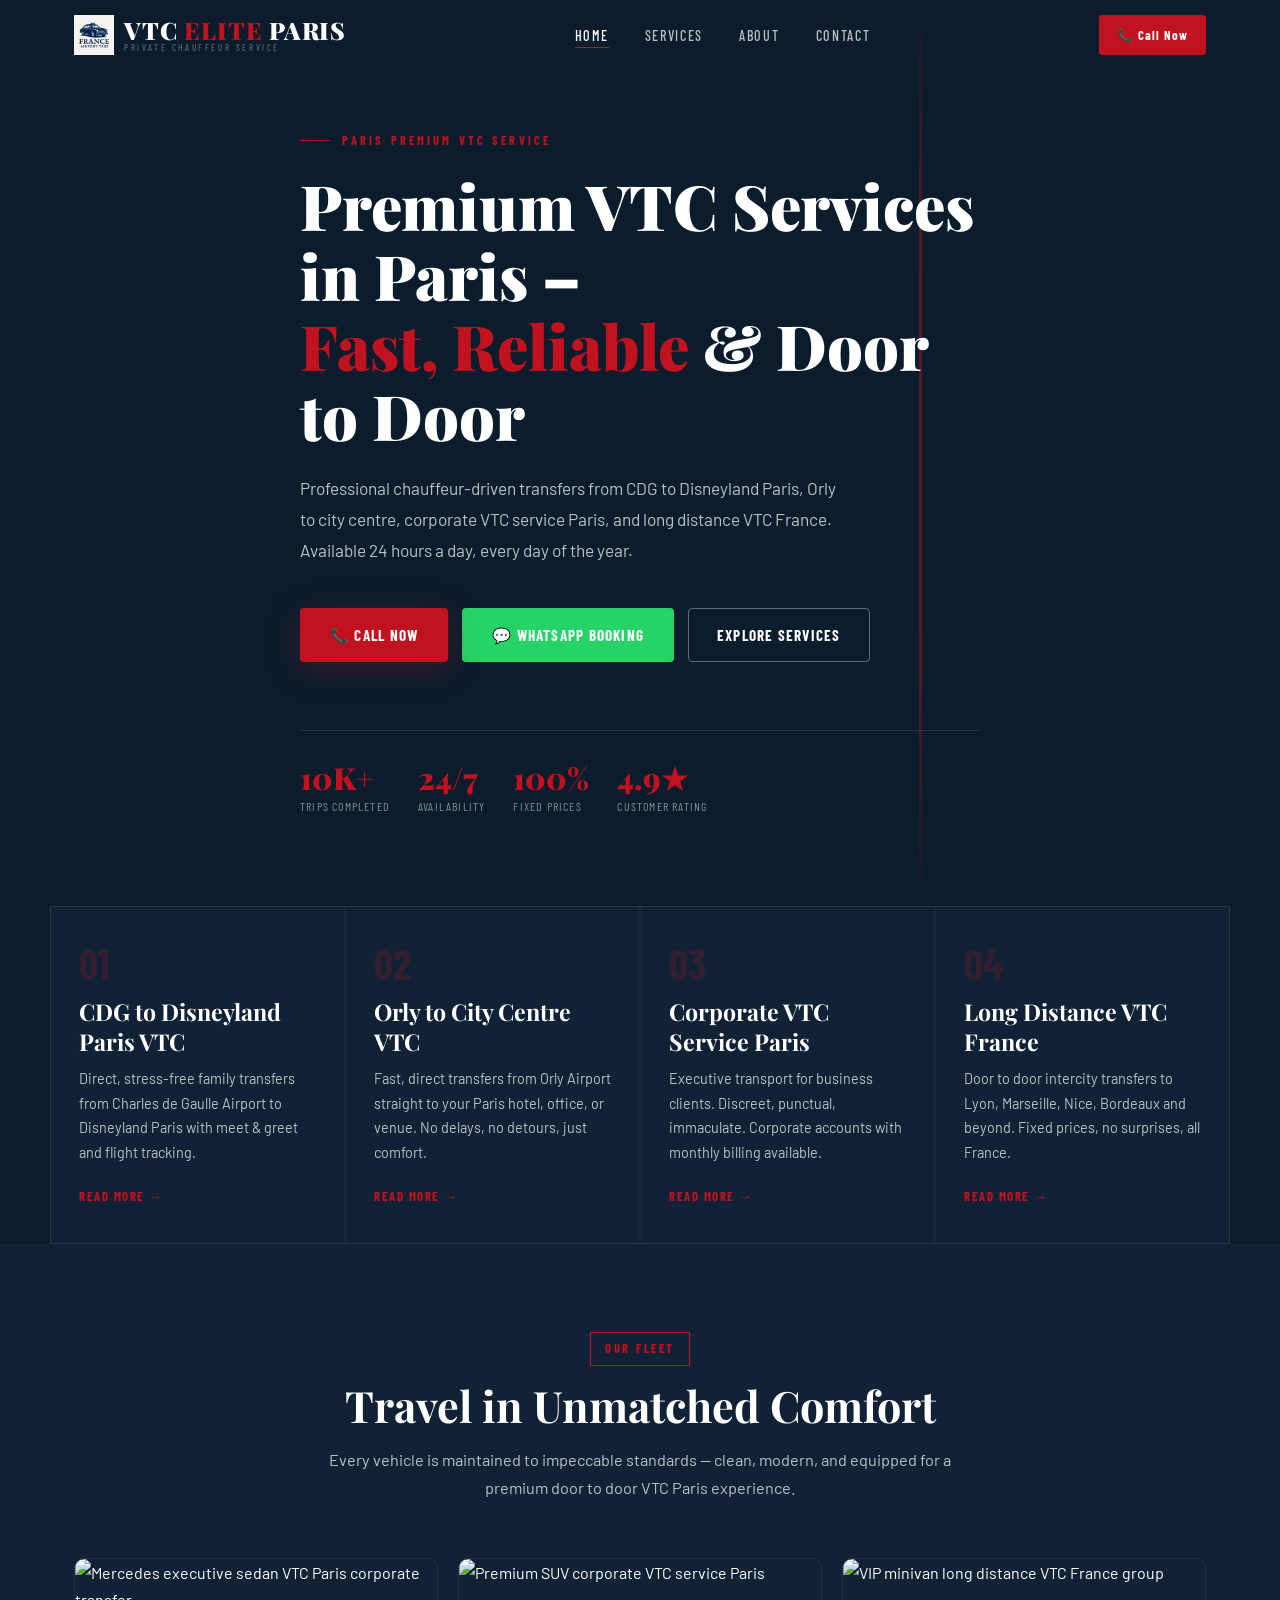
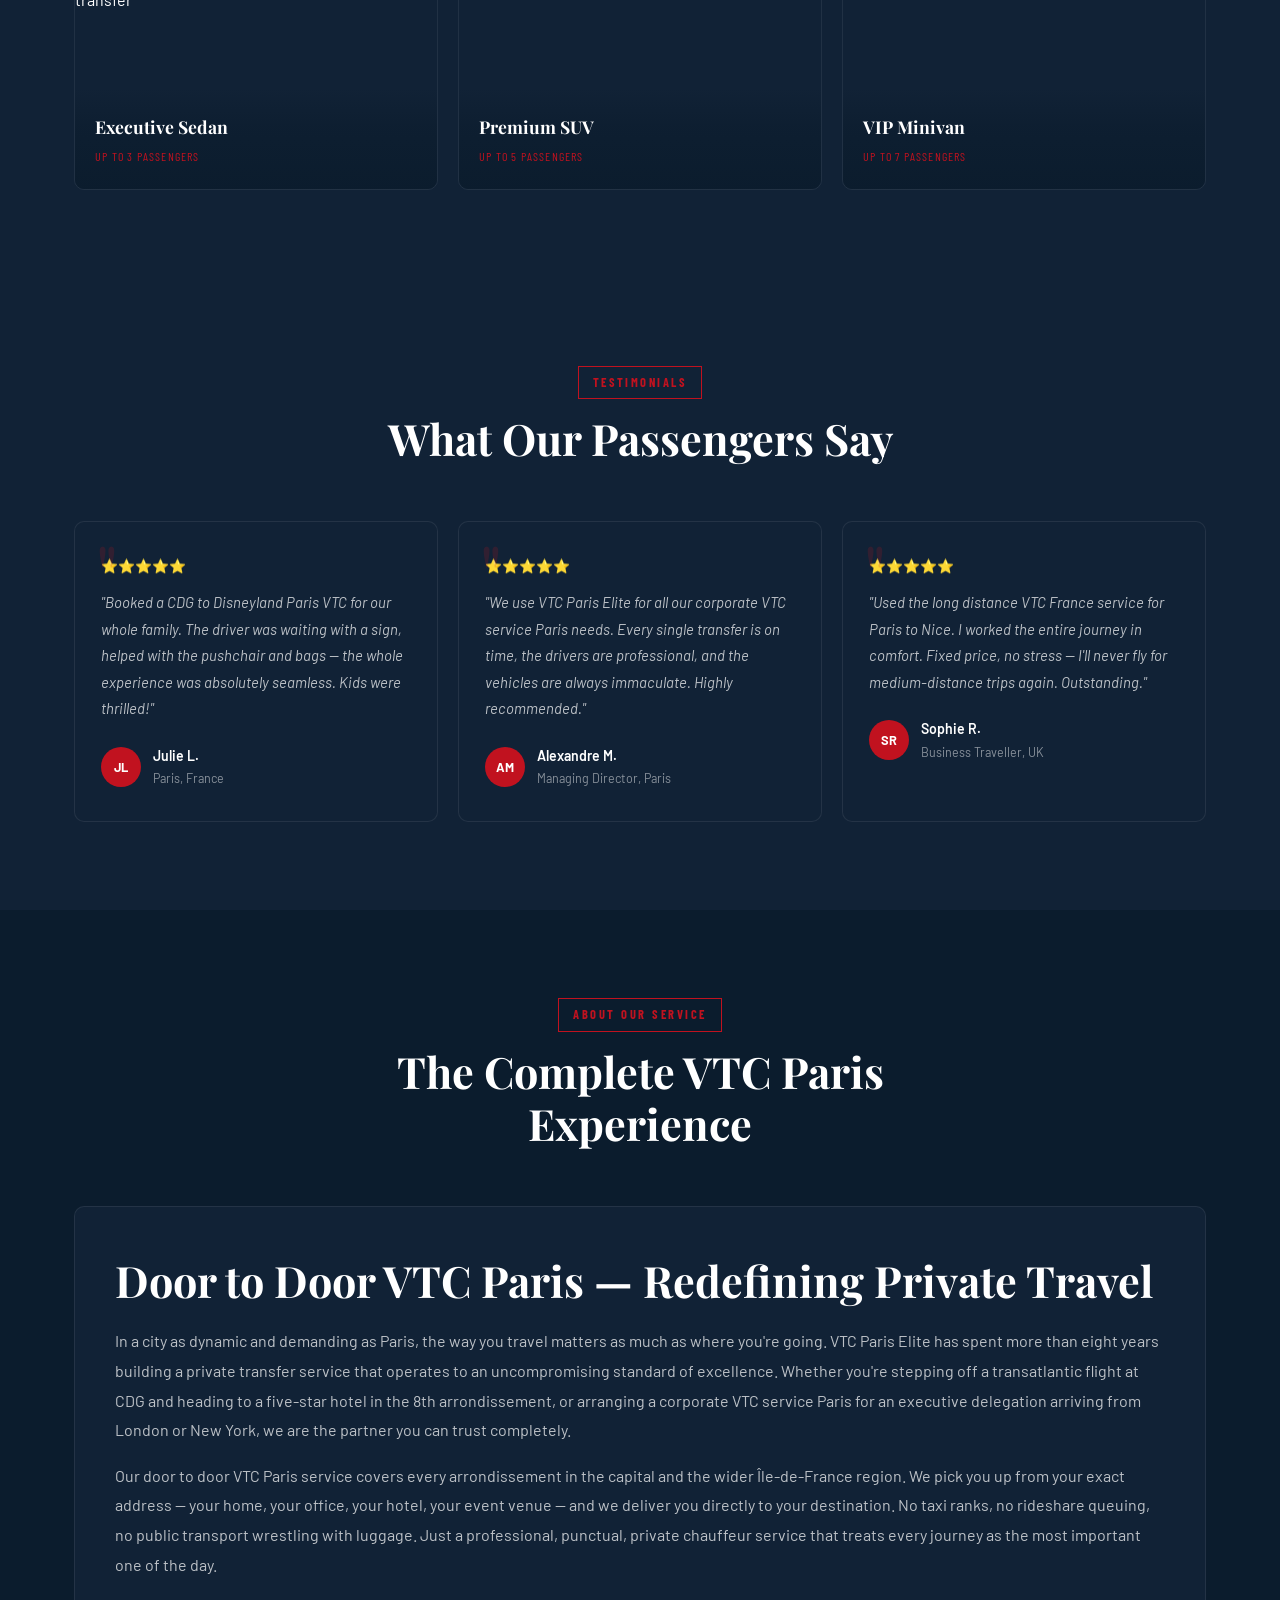
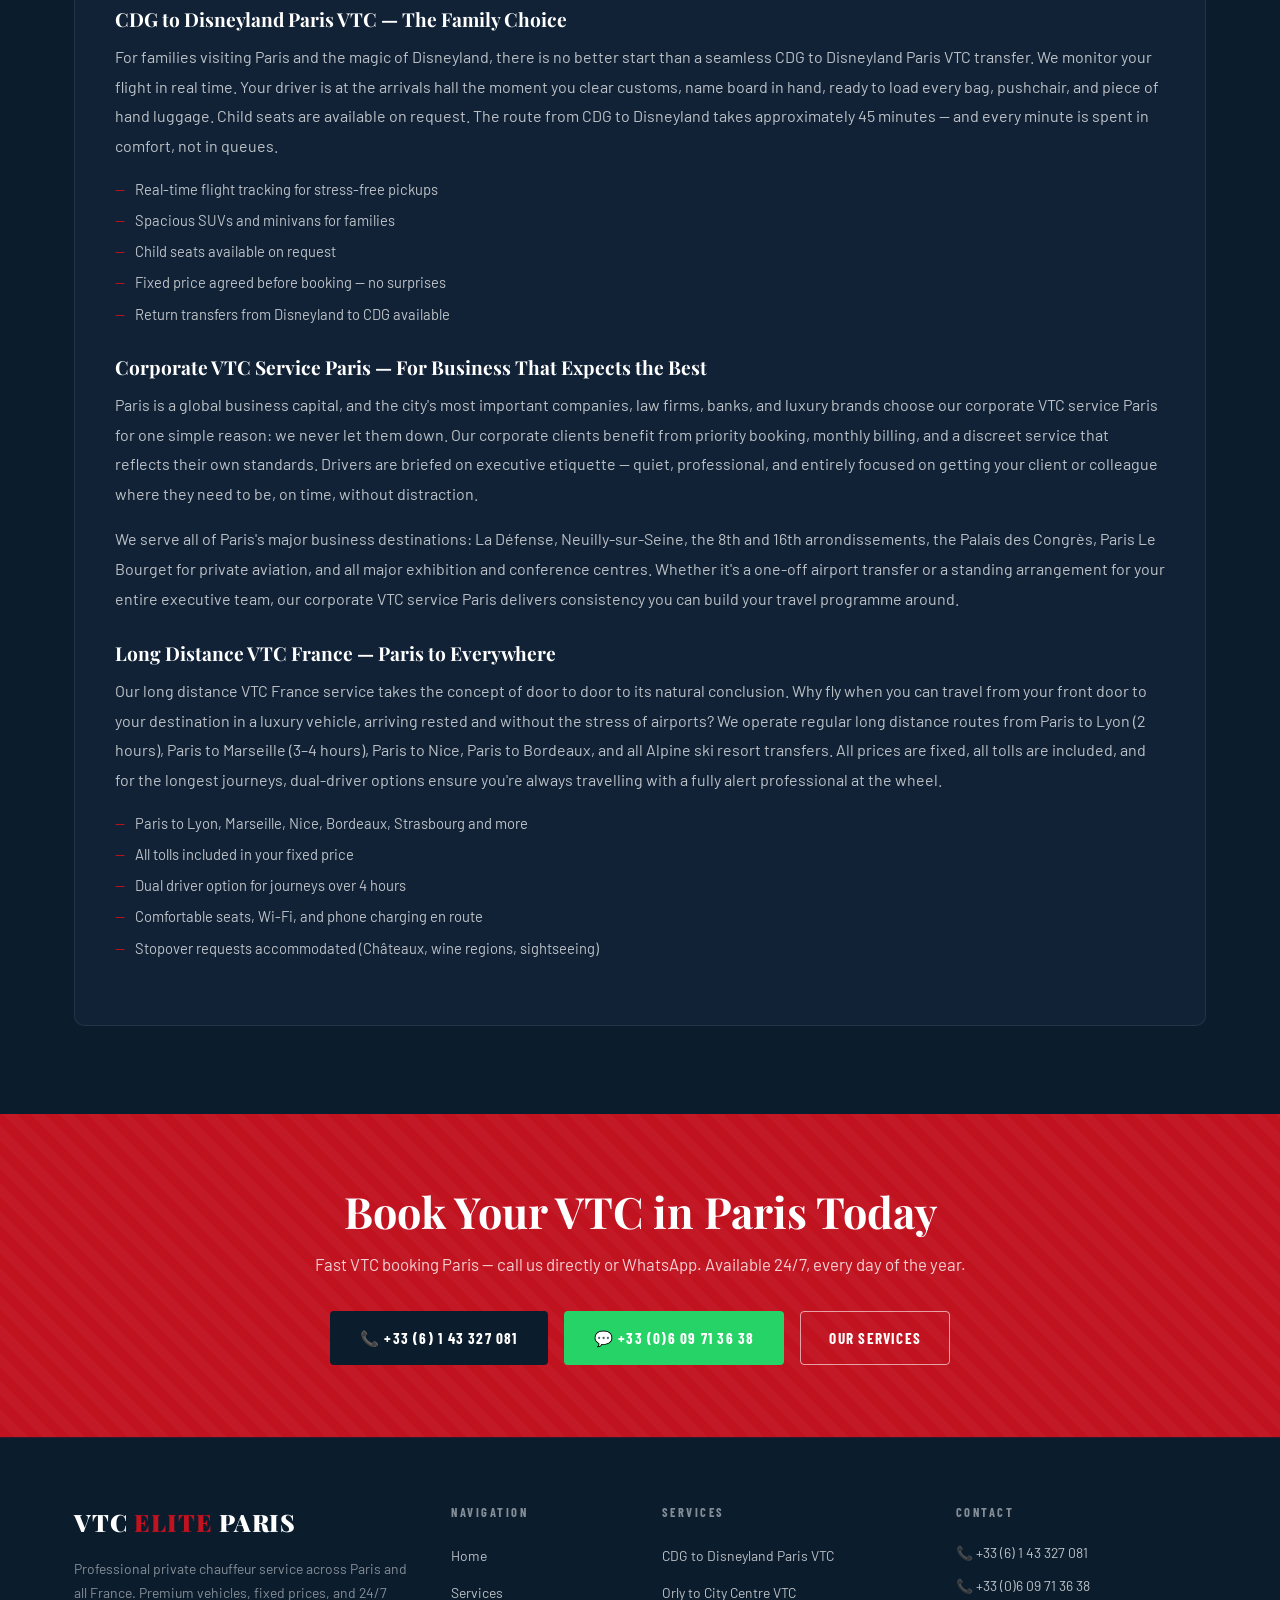
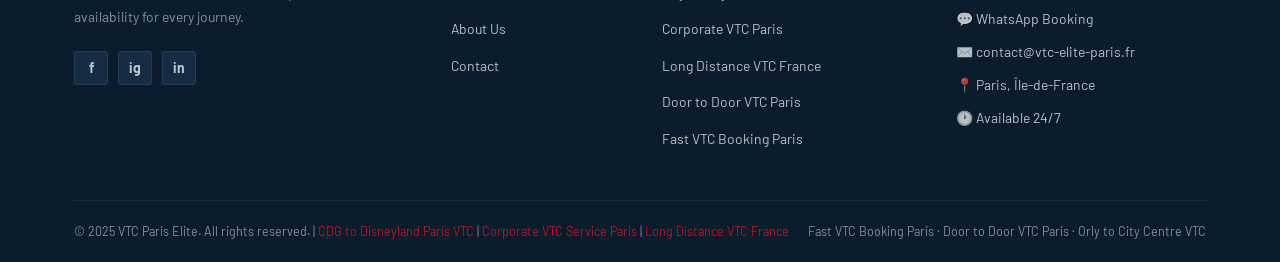
==== index.html @ 6f4a7111 "Initial commit for Website No 2" ====
<!DOCTYPE html>
<html lang="en">
<head>
<meta charset="UTF-8">
<meta name="viewport" content="width=device-width, initial-scale=1.0">
<title>VTC Paris Elite – Premium Door to Door Transfers | 24/7</title>
<meta name="description" content="Book your premium VTC in Paris. CDG to Disneyland Paris VTC, Orly to city centre, corporate & long distance VTC France. Fixed prices, 24/7 service. Call or WhatsApp now.">
<meta name="keywords" content="CDG to Disneyland Paris VTC, Orly to city centre VTC, long distance VTC France, corporate VTC service Paris, door to door VTC Paris, fast VTC booking Paris">
<meta name="author" content="VTC Paris Elite">
<meta name="robots" content="index, follow">
<meta name="geo.region" content="FR-75">
<meta name="geo.placename" content="Paris, France">
<meta property="og:title" content="VTC Paris Elite – Premium Door to Door Transfers">
<meta property="og:description" content="Professional private chauffeur service in Paris. Airport transfers, corporate VTC, long distance France. 24/7 availability.">
<meta property="og:type" content="website">
<meta property="og:url" content="https://vtc-elite-paris.fr/">
<meta property="og:image" content="https://images.unsplash.com/photo-1541963463532-d68292c34b19?w=1200&q=80">
<meta name="twitter:card" content="summary_large_image">
<meta name="twitter:title" content="VTC Paris Elite – Premium Door to Door Transfers">
<meta name="twitter:description" content="Book your premium VTC in Paris. Fixed prices, 24/7, all France covered.">
<link rel="canonical" href="https://vtc-elite-paris.fr/">
<link rel="stylesheet" href="style.css">
<script type="application/ld+json">
{
  "@context": "https://schema.org",
  "@type": "LocalBusiness",
  "name": "VTC Paris Elite",
  "description": "Premium VTC chauffeur service in Paris. Airport transfers, corporate travel, door to door and long distance across France.",
  "telephone": ["+33614332708", "+33609713638"],
  "url": "https://vtc-elite-paris.fr",
  "address": {"@type": "PostalAddress","addressLocality": "Paris","addressCountry": "FR"},
  "openingHours": "Mo-Su 00:00-23:59",
  "priceRange": "€€",
  "areaServed": "France"
}
</script>
<script type="application/ld+json">
{
  "@context": "https://schema.org",
  "@type": "BreadcrumbList",
  "itemListElement": [{"@type":"ListItem","position":1,"name":"Home","item":"https://vtc-elite-paris.fr/"}]
}
</script>
</head>
<body>

<!-- NAVBAR -->
<nav class="navbar" id="navbar">
  <div class="nav-container">
<a href="index.html" class="nav-logo">
  <img src="logo.jpg" class="logo-img" alt="VTC Elite Paris Logo">
  <div class="logo-text">
    <span class="logo-main">VTC <span>ELITE</span> PARIS</span>
    <span class="logo-sub-text">Private Chauffeur Service</span>
  </div>
</a>    <ul class="nav-links" id="navLinks">
      <li><a href="index.html" class="active">Home</a></li>
      <li><a href="services.html">Services</a></li>
      <li><a href="about.html">About</a></li>
      <li><a href="contact.html">Contact</a></li>
    </ul>
    <div class="nav-cta">
      <a href="tel:+33614332708" class="nav-call">📞 Call Now</a>
    </div>
    <button class="hamburger" id="hamburger" aria-label="Open menu">
      <span></span><span></span><span></span>
    </button>
  </div>
</nav>

<!-- HERO -->
<section class="hero">
  <div class="hero-bg"></div>
  <div class="hero-overlay"></div>
  <div class="hero-accent"></div>
  <div class="hero-content">
    <div class="hero-eyebrow">Paris Premium VTC Service</div>
    <h1>Premium VTC Services in Paris –<br><em>Fast, Reliable</em> & Door to Door</h1>
    <p class="hero-desc">Professional chauffeur-driven transfers from CDG to Disneyland Paris, Orly to city centre, corporate VTC service Paris, and long distance VTC France. Available 24 hours a day, every day of the year.</p>
    <div class="hero-actions">
      <a href="tel:+33614332708" class="btn-red">📞 Call Now</a>
      <a href="https://wa.me/33609713638" class="btn-whatsapp" target="_blank">💬 WhatsApp Booking</a>
      <a href="services.html" class="btn-outline">Explore Services</a>
    </div>
    <div class="hero-badges">
      <div class="hero-badge-item">
        <span class="badge-val">10K+</span>
        <span class="badge-lbl">Trips Completed</span>
      </div>
      <div class="hero-badge-item">
        <span class="badge-val">24/7</span>
        <span class="badge-lbl">Availability</span>
      </div>
      <div class="hero-badge-item">
        <span class="badge-val">100%</span>
        <span class="badge-lbl">Fixed Prices</span>
      </div>
      <div class="hero-badge-item">
        <span class="badge-val">4.9★</span>
        <span class="badge-lbl">Customer Rating</span>
      </div>
    </div>
  </div>
</section>

<!-- SERVICES HIGHLIGHTS -->
<section class="section" style="padding-top:0;padding-bottom:0;">
  <div class="container" style="padding:0;">
    <div class="services-grid">
      <div class="svc-card">
        <div class="svc-num">01</div>
        <h3>CDG to Disneyland Paris VTC</h3>
        <p>Direct, stress-free family transfers from Charles de Gaulle Airport to Disneyland Paris with meet & greet and flight tracking.</p>
        <a href="services.html#cdg-disney" class="svc-link">Read More →</a>
      </div>
      <div class="svc-card">
        <div class="svc-num">02</div>
        <h3>Orly to City Centre VTC</h3>
        <p>Fast, direct transfers from Orly Airport straight to your Paris hotel, office, or venue. No delays, no detours, just comfort.</p>
        <a href="services.html#orly-city" class="svc-link">Read More →</a>
      </div>
      <div class="svc-card">
        <div class="svc-num">03</div>
        <h3>Corporate VTC Service Paris</h3>
        <p>Executive transport for business clients. Discreet, punctual, immaculate. Corporate accounts with monthly billing available.</p>
        <a href="services.html#corporate" class="svc-link">Read More →</a>
      </div>
      <div class="svc-card">
        <div class="svc-num">04</div>
        <h3>Long Distance VTC France</h3>
        <p>Door to door intercity transfers to Lyon, Marseille, Nice, Bordeaux and beyond. Fixed prices, no surprises, all France.</p>
        <a href="services.html#long-distance" class="svc-link">Read More →</a>
      </div>
    </div>
  </div>
</section>


<!-- FLEET -->
<section class="section" style="background:var(--blue-mid);">
  <div class="container">
    <div class="section-header">
      <span class="section-tag">Our Fleet</span>
      <h2>Travel in Unmatched Comfort</h2>
      <p>Every vehicle is maintained to impeccable standards — clean, modern, and equipped for a premium door to door VTC Paris experience.</p>
    </div>
    <div class="fleet-grid">
      <div class="fleet-card">
        <img src="https://images.unsplash.com/photo-1555215695-3004980ad54e?w=600&q=80" alt="Mercedes executive sedan VTC Paris corporate transfer" loading="lazy">
        <div class="fleet-caption">
          <h3>Executive Sedan</h3>
          <span>Up to 3 passengers</span>
        </div>
      </div>
      <div class="fleet-card">
        <img src="https://images.unsplash.com/photo-1503376780353-7e6692767b70?w=600&q=80" alt="Premium SUV corporate VTC service Paris" loading="lazy">
        <div class="fleet-caption">
          <h3>Premium SUV</h3>
          <span>Up to 5 passengers</span>
        </div>
      </div>
      <div class="fleet-card">
        <img src="https://images.unsplash.com/photo-1544636331-e26879cd4d9b?w=600&q=80" alt="VIP minivan long distance VTC France group" loading="lazy">
        <div class="fleet-caption">
          <h3>VIP Minivan</h3>
          <span>Up to 7 passengers</span>
        </div>
      </div>
    </div>
  </div>
</section>



<!-- TESTIMONIALS -->
<section class="section" style="background:var(--blue-mid);">
  <div class="container">
    <div class="section-header">
      <span class="section-tag">Testimonials</span>
      <h2>What Our Passengers Say</h2>
    </div>
    <div class="testi-grid">
      <div class="testi-card">
        <div class="testi-stars">⭐⭐⭐⭐⭐</div>
        <p class="testi-text">"Booked a CDG to Disneyland Paris VTC for our whole family. The driver was waiting with a sign, helped with the pushchair and bags — the whole experience was absolutely seamless. Kids were thrilled!"</p>
        <div class="testi-author">
          <div class="testi-av">JL</div>
          <div>
            <div class="testi-name">Julie L.</div>
            <div class="testi-role">Paris, France</div>
          </div>
        </div>
      </div>
      <div class="testi-card">
        <div class="testi-stars">⭐⭐⭐⭐⭐</div>
        <p class="testi-text">"We use VTC Paris Elite for all our corporate VTC service Paris needs. Every single transfer is on time, the drivers are professional, and the vehicles are always immaculate. Highly recommended."</p>
        <div class="testi-author">
          <div class="testi-av">AM</div>
          <div>
            <div class="testi-name">Alexandre M.</div>
            <div class="testi-role">Managing Director, Paris</div>
          </div>
        </div>
      </div>
      <div class="testi-card">
        <div class="testi-stars">⭐⭐⭐⭐⭐</div>
        <p class="testi-text">"Used the long distance VTC France service for Paris to Nice. I worked the entire journey in comfort. Fixed price, no stress — I'll never fly for medium-distance trips again. Outstanding."</p>
        <div class="testi-author">
          <div class="testi-av">SR</div>
          <div>
            <div class="testi-name">Sophie R.</div>
            <div class="testi-role">Business Traveller, UK</div>
          </div>
        </div>
      </div>
    </div>
  </div>
</section>

<!-- SEO CONTENT -->
<section class="section">
  <div class="container">
    <div class="section-header">
      <span class="section-tag">About Our Service</span>
      <h2>The Complete VTC Paris Experience</h2>
    </div>
    <div class="seo-block">
      <h2>Door to Door VTC Paris — Redefining Private Travel</h2>
      <p>In a city as dynamic and demanding as Paris, the way you travel matters as much as where you're going. VTC Paris Elite has spent more than eight years building a private transfer service that operates to an uncompromising standard of excellence. Whether you're stepping off a transatlantic flight at CDG and heading to a five-star hotel in the 8th arrondissement, or arranging a corporate VTC service Paris for an executive delegation arriving from London or New York, we are the partner you can trust completely.</p>
      <p>Our door to door VTC Paris service covers every arrondissement in the capital and the wider Île-de-France region. We pick you up from your exact address — your home, your office, your hotel, your event venue — and we deliver you directly to your destination. No taxi ranks, no rideshare queuing, no public transport wrestling with luggage. Just a professional, punctual, private chauffeur service that treats every journey as the most important one of the day.</p>

      <h3>CDG to Disneyland Paris VTC — The Family Choice</h3>
      <p>For families visiting Paris and the magic of Disneyland, there is no better start than a seamless CDG to Disneyland Paris VTC transfer. We monitor your flight in real time. Your driver is at the arrivals hall the moment you clear customs, name board in hand, ready to load every bag, pushchair, and piece of hand luggage. Child seats are available on request. The route from CDG to Disneyland takes approximately 45 minutes — and every minute is spent in comfort, not in queues.</p>
      <ul>
        <li>Real-time flight tracking for stress-free pickups</li>
        <li>Spacious SUVs and minivans for families</li>
        <li>Child seats available on request</li>
        <li>Fixed price agreed before booking — no surprises</li>
        <li>Return transfers from Disneyland to CDG available</li>
      </ul>

      <h3>Corporate VTC Service Paris — For Business That Expects the Best</h3>
      <p>Paris is a global business capital, and the city's most important companies, law firms, banks, and luxury brands choose our corporate VTC service Paris for one simple reason: we never let them down. Our corporate clients benefit from priority booking, monthly billing, and a discreet service that reflects their own standards. Drivers are briefed on executive etiquette — quiet, professional, and entirely focused on getting your client or colleague where they need to be, on time, without distraction.</p>
      <p>We serve all of Paris's major business destinations: La Défense, Neuilly-sur-Seine, the 8th and 16th arrondissements, the Palais des Congrès, Paris Le Bourget for private aviation, and all major exhibition and conference centres. Whether it's a one-off airport transfer or a standing arrangement for your entire executive team, our corporate VTC service Paris delivers consistency you can build your travel programme around.</p>

      <h3>Long Distance VTC France — Paris to Everywhere</h3>
      <p>Our long distance VTC France service takes the concept of door to door to its natural conclusion. Why fly when you can travel from your front door to your destination in a luxury vehicle, arriving rested and without the stress of airports? We operate regular long distance routes from Paris to Lyon (2 hours), Paris to Marseille (3–4 hours), Paris to Nice, Paris to Bordeaux, and all Alpine ski resort transfers. All prices are fixed, all tolls are included, and for the longest journeys, dual-driver options ensure you're always travelling with a fully alert professional at the wheel.</p>
      <ul>
        <li>Paris to Lyon, Marseille, Nice, Bordeaux, Strasbourg and more</li>
        <li>All tolls included in your fixed price</li>
        <li>Dual driver option for journeys over 4 hours</li>
        <li>Comfortable seats, Wi-Fi, and phone charging en route</li>
        <li>Stopover requests accommodated (Châteaux, wine regions, sightseeing)</li>
      </ul>
    </div>
  </div>
</section>

<!-- CTA -->
<section class="cta-band">
  <div class="container">
    <h2>Book Your VTC in Paris Today</h2>
    <p>Fast VTC booking Paris — call us directly or WhatsApp. Available 24/7, every day of the year.</p>
    <div class="cta-actions">
      <a href="tel:+33614332708" class="btn-red">📞 +33 (6) 1 43 327 081</a>
      <a href="https://wa.me/33609713638" class="btn-whatsapp" target="_blank">💬 +33 (0)6 09 71 36 38</a>
      <a href="services.html" class="btn-outline">Our Services</a>
    </div>
  </div>
</section>

<!-- FOOTER -->
<footer class="footer">
  <div class="container">
    <div class="footer-grid">
      <div class="ft-brand">
        <a href="index.html" class="nav-logo" style="margin-bottom:4px;">
          <span class="logo-main">VTC <span>ELITE</span> PARIS</span>
        </a>
        <p>Professional private chauffeur service across Paris and all France. Premium vehicles, fixed prices, and 24/7 availability for every journey.</p>
        <div class="ft-socials">
          <a href="#" aria-label="Facebook">f</a>
          <a href="#" aria-label="Instagram">ig</a>
          <a href="#" aria-label="LinkedIn">in</a>
        </div>
      </div>
      <div>
        <h4>Navigation</h4>
        <ul>
          <li><a href="index.html">Home</a></li>
          <li><a href="services.html">Services</a></li>
          <li><a href="about.html">About Us</a></li>
          <li><a href="contact.html">Contact</a></li>
        </ul>
      </div>
      <div>
        <h4>Services</h4>
        <ul>
          <li><a href="services.html#cdg-disney">CDG to Disneyland Paris VTC</a></li>
          <li><a href="services.html#orly-city">Orly to City Centre VTC</a></li>
          <li><a href="services.html#corporate">Corporate VTC Paris</a></li>
          <li><a href="services.html#long-distance">Long Distance VTC France</a></li>
          <li><a href="services.html#door-to-door">Door to Door VTC Paris</a></li>
          <li><a href="services.html#fast-booking">Fast VTC Booking Paris</a></li>
        </ul>
      </div>
      <div>
        <h4>Contact</h4>
        <div class="footer-contact-list">
          <p>📞 <a href="tel:+33614332708">+33 (6) 1 43 327 081</a></p>
          <p>📞 <a href="tel:+33609713638">+33 (0)6 09 71 36 38</a></p>
          <p>💬 <a href="https://wa.me/33609713638" target="_blank">WhatsApp Booking</a></p>
          <p>✉️ <a href="mailto:contact@vtc-elite-paris.fr">contact@vtc-elite-paris.fr</a></p>
          <p>📍 Paris, Île-de-France</p>
          <p>🕐 Available 24/7</p>
        </div>
      </div>
    </div>
    <div class="footer-bottom">
      <p>© 2025 VTC Paris Elite. All rights reserved. | <span>CDG to Disneyland Paris VTC</span> | <span>Corporate VTC Service Paris</span> | <span>Long Distance VTC France</span></p>
      <p style="color:var(--text-faint);">Fast VTC Booking Paris · Door to Door VTC Paris · Orly to City Centre VTC</p>
    </div>
  </div>
</footer>

<script>
window.addEventListener('scroll', () => {
  document.getElementById('navbar').classList.toggle('scrolled', window.scrollY > 50);
});
document.getElementById('hamburger').addEventListener('click', function() {
  document.getElementById('navLinks').classList.toggle('open');
  this.classList.toggle('active');
});
</script>
</body>
</html>
---- style.css ----
/* =============================================
   VTC ELITE PARIS — DARK BLUE + RED THEME
   ============================================= */

@import url('https://fonts.googleapis.com/css2?family=Playfair+Display:wght@400;700;900&family=Barlow:wght@300;400;500;600&family=Barlow+Condensed:wght@500;700&display=swap');

*, *::before, *::after { box-sizing: border-box; margin: 0; padding: 0; }

:root {
  --blue-deep:   #0B1C2D;
  --blue-mid:    #112236;
  --blue-light:  #162c45;
  --blue-muted:  #1e3a54;
  --red:         #C1121F;
  --red-dark:    #9b0e18;
  --red-glow:    rgba(193,18,31,0.35);
  --white:       #ffffff;
  --off-white:   #f5f2ee;
  --light-gray:  #e8e5e0;
  --text-faint:  rgba(255,255,255,0.5);
  --text-dim:    rgba(255,255,255,0.72);
  --font-display: 'Playfair Display', Georgia, serif;
  --font-body:    'Barlow', sans-serif;
  --font-condensed: 'Barlow Condensed', sans-serif;
  --radius:      10px;
  --shadow-red:  0 6px 30px rgba(193,18,31,0.28);
  --shadow:      0 4px 24px rgba(0,0,0,0.28);
  --transition:  0.28s ease;
  --border:      1px solid rgba(255,255,255,0.08);
}

html { scroll-behavior: smooth; }

body {
  font-family: var(--font-body);
  background: var(--blue-deep);
  color: var(--white);
  line-height: 1.72;
  font-size: 16px;
}

img { max-width: 100%; height: auto; display: block; }
a { text-decoration: none; color: inherit; }
ul { list-style: none; }

.container { max-width: 1180px; margin: 0 auto; padding: 0 24px; }
.section { padding: 88px 0; }
.light-section { background: var(--off-white); color: var(--blue-deep); }
.light-section h2, .light-section h3, .light-section strong { color: var(--blue-deep); }
.light-section p, .light-section li { color: #3a4a5c; }
.light-section .section-tag { color: var(--red); border-color: var(--red); }

/* TYPOGRAPHY */
h1 { font-family: var(--font-display); font-size: clamp(2.1rem,5vw,3.9rem); font-weight: 900; line-height: 1.12; }
h2 { font-family: var(--font-display); font-size: clamp(1.7rem,3.5vw,2.7rem); font-weight: 700; line-height: 1.2; }
h3 { font-family: var(--font-display); font-size: clamp(1.1rem,2vw,1.45rem); font-weight: 700; line-height: 1.3; }

.section-tag {
  font-family: var(--font-condensed);
  font-size: 0.78rem;
  font-weight: 700;
  letter-spacing: 0.2em;
  text-transform: uppercase;
  color: var(--red);
  border: 1px solid var(--red);
  padding: 5px 14px;
  display: inline-block;
  margin-bottom: 14px;
}

.section-header { text-align: center; max-width: 680px; margin: 0 auto 56px; }
.section-header h2 { margin-bottom: 14px; }
.section-header p { color: var(--text-dim); font-size: 1.02rem; }
.light-section .section-header p { color: #4a5f72; }

/* BUTTONS */
.btn-red {
  display: inline-flex; align-items: center; gap: 8px;
  background: var(--red);
  color: var(--white);
  font-family: var(--font-condensed);
  font-weight: 700;
  font-size: 0.95rem;
  letter-spacing: 0.08em;
  text-transform: uppercase;
  padding: 14px 30px;
  border-radius: 4px;
  transition: var(--transition);
  box-shadow: var(--shadow-red);
  white-space: nowrap;
  position: relative;
  overflow: hidden;
}
.btn-red::after {
  content: '';
  position: absolute;
  inset: 0;
  background: rgba(255,255,255,0.1);
  opacity: 0;
  transition: var(--transition);
}
.btn-red:hover { background: var(--red-dark); transform: translateY(-2px); box-shadow: 0 10px 35px rgba(193,18,31,0.45); }
.btn-red:hover::after { opacity: 1; }

.btn-whatsapp {
  display: inline-flex; align-items: center; gap: 8px;
  background: #25D366;
  color: var(--white);
  font-family: var(--font-condensed);
  font-weight: 700;
  font-size: 0.95rem;
  letter-spacing: 0.08em;
  text-transform: uppercase;
  padding: 14px 30px;
  border-radius: 4px;
  transition: var(--transition);
  white-space: nowrap;
}
.btn-whatsapp:hover { background: #1ebe5c; transform: translateY(-2px); }

.btn-outline {
  display: inline-flex; align-items: center; gap: 8px;
  background: transparent;
  color: var(--white);
  font-family: var(--font-condensed);
  font-weight: 700;
  font-size: 0.95rem;
  letter-spacing: 0.08em;
  text-transform: uppercase;
  padding: 13px 28px;
  border-radius: 4px;
  border: 1px solid rgba(255,255,255,0.35);
  transition: var(--transition);
  white-space: nowrap;
}
.btn-outline:hover { border-color: var(--red); color: var(--red); }

/* NAVBAR */
.navbar {
  position: fixed; top: 0; left: 0; right: 0;
  z-index: 1000;
  transition: var(--transition);
  background: transparent;
}
.navbar.scrolled {
  background: rgba(11,28,45,0.97);
  backdrop-filter: blur(12px);
  border-bottom: 1px solid rgba(193,18,31,0.25);
}
.nav-container {
  max-width: 1180px; margin: 0 auto; padding: 0 24px;
  display: flex; align-items: center; justify-content: space-between;
  height: 70px;
}

.nav-logo {
  display: flex;
  align-items: center;   /* logo + text same line */
  gap: 10px;
}

.logo-img {
  height: 40px;
  width: auto;
  display: block;
}

.logo-text {
  display: flex;
  flex-direction: column;   /* main + sub text stacked */
  line-height: 1.1;
}

.logo-main {
  font-size: 18px;
  font-weight: 700;
}

.logo-sub-text {
  font-size: 11px;
  opacity: 0.8;
}
.logo-main {
  font-family: var(--font-display);
  font-size: 1.5rem;
  font-weight: 900;
  color: var(--white);
  letter-spacing: 0.04em;
}
.logo-main span { color: var(--red); }
.logo-sub-text {
  font-family: var(--font-condensed);
  font-size: 0.58rem;
  letter-spacing: 0.28em;
  color: var(--text-faint);
  text-transform: uppercase;
}
.nav-links { display: flex; gap: 36px; align-items: center; }
.nav-links a {
  font-family: var(--font-condensed);
  font-weight: 500;
  font-size: 0.88rem;
  letter-spacing: 0.12em;
  text-transform: uppercase;
  color: var(--text-dim);
  transition: var(--transition);
  position: relative;
}
.nav-links a::after {
  content: '';
  position: absolute;
  bottom: -4px; left: 0;
  width: 0; height: 1px;
  background: var(--red);
  transition: var(--transition);
}
.nav-links a:hover, .nav-links a.active { color: var(--white); }
.nav-links a:hover::after, .nav-links a.active::after { width: 100%; }
.nav-cta { display: flex; align-items: center; }
.nav-call {
  font-family: var(--font-condensed);
  font-size: 0.8rem;
  font-weight: 700;
  letter-spacing: 0.08em;
  color: var(--white);
  background: var(--red);
  padding: 9px 18px;
  border-radius: 3px;
  transition: var(--transition);
}
.nav-call:hover { background: var(--red-dark); }
.hamburger {
  display: none; flex-direction: column; gap: 5px;
  background: none; border: none; cursor: pointer; padding: 4px;
}
.hamburger span { width: 22px; height: 2px; background: var(--white); transition: var(--transition); display: block; }
.hamburger.active span:nth-child(1) { transform: translateY(7px) rotate(45deg); }
.hamburger.active span:nth-child(2) { opacity: 0; }
.hamburger.active span:nth-child(3) { transform: translateY(-7px) rotate(-45deg); }

/* HERO */
.hero {
  position: relative;
  min-height: 100vh;
  display: flex; align-items: center;
  overflow: hidden;
}
.hero-bg {
  position: absolute; inset: 0;
  background-image: url('https://images.unsplash.com/photo-1541963463532-d68292c34b19?w=1600&q=80');
  background-size: cover; background-position: center;
}
.hero-overlay {
  position: absolute; inset: 0;
  background: linear-gradient(105deg, rgba(11,28,45,0.96) 0%, rgba(11,28,45,0.88) 55%, rgba(11,28,45,0.6) 100%);
}
/* diagonal red accent line */
.hero-accent {
  position: absolute;
  top: 0; bottom: 0;
  right: 28%;
  width: 3px;
  background: linear-gradient(to bottom, transparent 0%, var(--red) 30%, var(--red) 70%, transparent 100%);
  opacity: 0.45;
}
.hero-content {
  position: relative; z-index: 2;
  max-width: 1180px; margin: 0 auto;
  padding: 130px 24px 90px;
}
.hero-eyebrow {
  font-family: var(--font-condensed);
  font-size: 0.78rem;
  font-weight: 700;
  letter-spacing: 0.25em;
  text-transform: uppercase;
  color: var(--red);
  margin-bottom: 20px;
  display: flex; align-items: center; gap: 12px;
}
.hero-eyebrow::before {
  content: '';
  width: 30px; height: 1px;
  background: var(--red);
}
.hero h1 { color: var(--white); max-width: 680px; margin-bottom: 22px; }
.hero h1 em { font-style: normal; color: var(--red); }
.hero-desc {
  color: var(--text-dim);
  font-size: 1.08rem;
  max-width: 540px;
  margin-bottom: 42px;
  line-height: 1.8;
}
.hero-actions { display: flex; flex-wrap: wrap; gap: 14px; margin-bottom: 68px; }
.hero-badges {
  display: flex; flex-wrap: wrap; gap: 28px;
  border-top: 1px solid rgba(255,255,255,0.1);
  padding-top: 32px;
}
.hero-badge-item {
  display: flex; flex-direction: column;
}
.badge-val {
  font-family: var(--font-display);
  font-size: 1.9rem;
  font-weight: 900;
  color: var(--red);
  line-height: 1;
}
.badge-lbl {
  font-family: var(--font-condensed);
  font-size: 0.75rem;
  letter-spacing: 0.1em;
  text-transform: uppercase;
  color: var(--text-faint);
  margin-top: 2px;
}

/* SERVICE CARDS */
.services-grid {
  display: grid;
  grid-template-columns: repeat(auto-fit, minmax(255px, 1fr));
  gap: 2px;
  background: rgba(255,255,255,0.06);
  border: 1px solid rgba(255,255,255,0.07);
}
.svc-card {
  background: var(--blue-mid);
  padding: 36px 28px;
  position: relative;
  transition: var(--transition);
  overflow: hidden;
}
.svc-card::before {
  content: '';
  position: absolute;
  top: 0; left: 0;
  width: 3px; height: 0;
  background: var(--red);
  transition: 0.4s ease;
}
.svc-card:hover::before { height: 100%; }
.svc-card:hover { background: var(--blue-light); }
.svc-num {
  font-family: var(--font-condensed);
  font-size: 2.6rem;
  font-weight: 700;
  color: rgba(193,18,31,0.2);
  line-height: 1;
  margin-bottom: 12px;
  transition: var(--transition);
}
.svc-card:hover .svc-num { color: rgba(193,18,31,0.5); }
.svc-card h3 { color: var(--white); margin-bottom: 10px; }
.svc-card p { color: var(--text-dim); font-size: 0.9rem; line-height: 1.7; margin-bottom: 20px; }
.svc-link {
  font-family: var(--font-condensed);
  font-size: 0.8rem;
  font-weight: 700;
  letter-spacing: 0.12em;
  text-transform: uppercase;
  color: var(--red);
  display: flex; align-items: center; gap: 6px;
  transition: var(--transition);
}
.svc-link:hover { gap: 10px; }

/* WHY CHOOSE US */
.why-grid {
  display: grid;
  grid-template-columns: 1fr 1fr;
  gap: 64px;
  align-items: center;
}
.why-img-wrap { position: relative; }
.why-img-wrap img {
  width: 100%; height: 500px;
  object-fit: cover;
  border-radius: var(--radius);
}
.why-img-badge {
  position: absolute;
  bottom: -20px; right: -20px;
  background: var(--red);
  padding: 24px 28px;
  border-radius: var(--radius);
  text-align: center;
  box-shadow: var(--shadow-red);
}
.why-img-badge .big { font-family: var(--font-display); font-size: 2.2rem; font-weight: 900; color: var(--white); }
.why-img-badge .small { font-family: var(--font-condensed); font-size: 0.7rem; letter-spacing: 0.12em; text-transform: uppercase; color: rgba(255,255,255,0.75); }
.why-text h2 { margin-bottom: 14px; }
.why-text > p { color: var(--text-dim); margin-bottom: 32px; }
.why-list { display: flex; flex-direction: column; gap: 18px; margin-bottom: 36px; }
.why-item {
  display: flex; gap: 16px; align-items: flex-start;
  padding: 16px 18px;
  background: var(--blue-light);
  border-left: 2px solid var(--red);
  transition: var(--transition);
}
.why-item:hover { background: var(--blue-muted); }
.why-icon { font-size: 1.4rem; flex-shrink: 0; }
.why-item strong { display: block; color: var(--white); margin-bottom: 3px; font-size: 0.95rem; }
.why-item p { color: var(--text-dim); font-size: 0.87rem; margin: 0; line-height: 1.6; }

/* FLEET */
.fleet-grid {
  display: grid;
  grid-template-columns: repeat(3, 1fr);
  gap: 20px;
}
.fleet-card {
  position: relative; overflow: hidden;
  border-radius: var(--radius);
  border: 1px solid rgba(255,255,255,0.07);
}
.fleet-card img {
  width: 100%; height: 230px;
  object-fit: cover;
  transition: 0.4s ease;
}
.fleet-card:hover img { transform: scale(1.04); }
.fleet-caption {
  position: absolute; bottom: 0; left: 0; right: 0;
  background: linear-gradient(to top, rgba(11,28,45,0.97) 0%, rgba(11,28,45,0.6) 60%, transparent 100%);
  padding: 28px 20px 20px;
}
.fleet-caption h3 { color: var(--white); font-size: 1.1rem; margin-bottom: 2px; }
.fleet-caption span {
  font-family: var(--font-condensed);
  font-size: 0.75rem;
  letter-spacing: 0.1em;
  text-transform: uppercase;
  color: var(--red);
}

/* COVERAGE */
.coverage-wrap {
  display: grid;
  grid-template-columns: repeat(auto-fill, minmax(170px, 1fr));
  gap: 12px;
}
.cov-item {
  background: var(--blue-light);
  border: 1px solid rgba(255,255,255,0.07);
  border-radius: 4px;
  padding: 14px 18px;
  font-family: var(--font-condensed);
  font-size: 0.88rem;
  letter-spacing: 0.05em;
  color: var(--text-dim);
  display: flex; align-items: center; gap: 10px;
  transition: var(--transition);
}
.cov-item:hover { border-color: var(--red); color: var(--white); }
.cov-dot { width: 6px; height: 6px; border-radius: 50%; background: var(--red); flex-shrink: 0; }

/* TESTIMONIALS */
.testi-grid {
  display: grid;
  grid-template-columns: repeat(auto-fit, minmax(300px, 1fr));
  gap: 20px;
}
.testi-card {
  background: var(--blue-mid);
  border: var(--border);
  border-radius: var(--radius);
  padding: 32px 26px;
  position: relative;
  transition: var(--transition);
}
.testi-card:hover { border-color: rgba(193,18,31,0.4); transform: translateY(-3px); }
.testi-card::before {
  content: '"';
  font-family: var(--font-display);
  font-size: 5rem;
  color: var(--red);
  opacity: 0.18;
  position: absolute;
  top: 10px; left: 20px;
  line-height: 1;
}
.testi-stars { color: #f59e0b; font-size: 0.85rem; margin-bottom: 12px; }
.testi-text { color: var(--text-dim); font-size: 0.93rem; line-height: 1.78; margin-bottom: 22px; font-style: italic; }
.testi-author { display: flex; align-items: center; gap: 12px; }
.testi-av {
  width: 40px; height: 40px; border-radius: 50%;
  background: var(--red);
  display: flex; align-items: center; justify-content: center;
  font-weight: 700; font-size: 0.8rem; color: var(--white);
  flex-shrink: 0;
}
.testi-name { font-weight: 600; font-size: 0.88rem; color: var(--white); }
.testi-role { font-size: 0.78rem; color: var(--text-faint); }

/* SEO CONTENT SECTION */
.seo-block {
  background: var(--blue-mid);
  border-radius: var(--radius);
  padding: 48px 40px;
  border: var(--border);
}
.seo-block h2 { margin-bottom: 20px; }
.seo-block p { color: var(--text-dim); line-height: 1.85; margin-bottom: 16px; }
.seo-block h3 { color: var(--white); margin: 28px 0 10px; font-size: 1.2rem; }
.seo-block ul { display: flex; flex-direction: column; gap: 6px; margin-bottom: 16px; }
.seo-block li { color: var(--text-dim); font-size: 0.92rem; padding-left: 20px; position: relative; }
.seo-block li::before { content: '—'; position: absolute; left: 0; color: var(--red); }

/* CTA BAND */
.cta-band {
  background: var(--red);
  padding: 72px 0;
  text-align: center;
  position: relative;
  overflow: hidden;
}
.cta-band::before {
  content: '';
  position: absolute;
  inset: 0;
  background: repeating-linear-gradient(
    45deg,
    transparent,
    transparent 10px,
    rgba(255,255,255,0.03) 10px,
    rgba(255,255,255,0.03) 20px
  );
}
.cta-band > .container { position: relative; z-index: 1; }
.cta-band h2 { color: var(--white); margin-bottom: 12px; }
.cta-band p { color: rgba(255,255,255,0.8); margin-bottom: 32px; font-size: 1.05rem; }
.cta-actions { display: flex; justify-content: center; flex-wrap: wrap; gap: 16px; }
.cta-band .btn-red { background: var(--blue-deep); box-shadow: none; }
.cta-band .btn-red:hover { background: var(--blue-mid); }
.cta-band .btn-outline { border-color: rgba(255,255,255,0.6); color: var(--white); }
.cta-band .btn-outline:hover { border-color: var(--white); background: rgba(255,255,255,0.1); color: var(--white); }

/* PAGE HERO (inner pages) */
.page-hero {
  background: var(--blue-mid);
  padding: 130px 0 72px;
  position: relative;
  overflow: hidden;
  border-bottom: 1px solid rgba(193,18,31,0.2);
}
.page-hero::after {
  content: '';
  position: absolute;
  bottom: 0; left: 0; right: 0;
  height: 2px;
  background: linear-gradient(to right, transparent, var(--red) 30%, var(--red) 70%, transparent);
}
.page-hero-inner { max-width: 700px; }
.breadcrumb {
  font-family: var(--font-condensed);
  font-size: 0.8rem;
  letter-spacing: 0.1em;
  color: var(--text-faint);
  display: flex; gap: 8px; margin-bottom: 16px;
}
.breadcrumb a { color: var(--red); }

/* SERVICES PAGE */
.service-block {
  padding: 72px 0;
  border-bottom: 1px solid rgba(255,255,255,0.05);
}
.service-block:nth-child(even) { background: var(--blue-mid); }
.svc-inner {
  display: grid;
  grid-template-columns: 1fr 1fr;
  gap: 64px; align-items: center;
}
.svc-inner.rev { direction: rtl; }
.svc-inner.rev > * { direction: ltr; }
.svc-content h2 { margin-bottom: 14px; }
.svc-content p { color: var(--text-dim); line-height: 1.82; margin-bottom: 14px; }
.svc-bullets {
  background: var(--blue-light);
  border-left: 2px solid var(--red);
  padding: 18px 22px;
  margin: 20px 0;
  display: flex; flex-direction: column; gap: 8px;
}
.svc-bullets li { color: var(--text-dim); font-size: 0.9rem; padding-left: 16px; position: relative; }
.svc-bullets li::before { content: '✓'; position: absolute; left: 0; color: var(--red); font-weight: 700; }
.svc-img img {
  width: 100%; height: 380px;
  object-fit: cover;
  border-radius: var(--radius);
  border: var(--border);
}

/* PRICING SECTION */
.pricing-strip { background: var(--blue-deep); padding: 88px 0; }
.price-cards {
  display: grid;
  grid-template-columns: repeat(auto-fit, minmax(240px, 1fr));
  gap: 16px;
}
.price-card {
  background: var(--blue-mid);
  border: var(--border);
  border-radius: var(--radius);
  padding: 32px 24px;
  text-align: center;
  position: relative;
  transition: var(--transition);
}
.price-card:hover { border-color: rgba(193,18,31,0.5); transform: translateY(-4px); }
.price-card.featured { border-color: var(--red); }
.price-badge {
  position: absolute; top: -11px; left: 50%; transform: translateX(-50%);
  background: var(--red); color: var(--white);
  font-family: var(--font-condensed); font-size: 0.72rem; font-weight: 700;
  letter-spacing: 0.12em; text-transform: uppercase;
  padding: 4px 14px; border-radius: 2px;
}
.price-icon { font-size: 2.2rem; margin-bottom: 14px; }
.price-card h3 { margin-bottom: 8px; font-size: 1.1rem; }
.price-card p { color: var(--text-dim); font-size: 0.85rem; margin-bottom: 18px; }
.price-from { font-family: var(--font-condensed); font-size: 0.72rem; letter-spacing: 0.1em; text-transform: uppercase; color: var(--text-faint); }
.price-amt { font-family: var(--font-display); font-size: 2.2rem; font-weight: 900; color: var(--red); line-height: 1; margin: 4px 0 18px; }

/* BOOKING STEPS */
.steps-row {
  display: grid;
  grid-template-columns: repeat(auto-fit, minmax(200px, 1fr));
  gap: 32px;
  counter-reset: steps;
}
.step {
  position: relative;
  padding-top: 20px;
}
.step-circle {
  width: 52px; height: 52px;
  background: var(--red);
  border-radius: 50%;
  display: flex; align-items: center; justify-content: center;
  font-family: var(--font-display); font-size: 1.4rem; font-weight: 900;
  color: var(--white);
  margin-bottom: 18px;
  box-shadow: var(--shadow-red);
}
.step h3 { margin-bottom: 8px; font-size: 1rem; }
.step p { color: var(--text-dim); font-size: 0.88rem; }

/* FAQ */
.faq-wrap { max-width: 780px; margin: 0 auto; }
.faq-item {
  border-bottom: 1px solid rgba(255,255,255,0.07);
  overflow: hidden;
}
.faq-q {
  width: 100%; background: none; border: none;
  display: flex; justify-content: space-between; align-items: center;
  padding: 20px 0;
  font-family: var(--font-body); font-size: 0.95rem; font-weight: 600;
  color: var(--white); cursor: pointer;
  text-align: left;
  transition: var(--transition);
  gap: 16px;
}
.faq-q:hover { color: var(--red); }
.faq-q.open { color: var(--red); }
.faq-icon { font-size: 1.1rem; flex-shrink: 0; transition: var(--transition); }
.faq-q.open .faq-icon { transform: rotate(45deg); }
.faq-a {
  max-height: 0; overflow: hidden;
  color: var(--text-dim); font-size: 0.9rem; line-height: 1.8;
  transition: max-height 0.32s ease, padding 0.32s ease;
}
.faq-a.open { max-height: 300px; padding-bottom: 20px; }

/* ABOUT PAGE */
.about-intro-grid {
  display: grid;
  grid-template-columns: 1fr 1fr;
  gap: 64px; align-items: center;
}
.about-img img {
  width: 100%; height: 480px;
  object-fit: cover; border-radius: var(--radius);
  border: var(--border);
}
.about-badge-pair {
  display: grid; grid-template-columns: 1fr 1fr; gap: 12px; margin-top: 16px;
}
.ab-badge {
  background: var(--blue-light);
  border: var(--border);
  border-radius: var(--radius);
  padding: 18px 16px; text-align: center;
}
.ab-badge .num { font-family: var(--font-display); font-size: 2rem; font-weight: 900; color: var(--red); }
.ab-badge .lbl { font-family: var(--font-condensed); font-size: 0.72rem; letter-spacing: 0.1em; text-transform: uppercase; color: var(--text-faint); margin-top: 2px; }

.mv-pair { display: grid; grid-template-columns: 1fr 1fr; gap: 16px; margin-top: 56px; }
.mv-card {
  background: var(--blue-light);
  border: var(--border);
  border-radius: var(--radius);
  padding: 32px 26px;
  border-top: 2px solid var(--red);
}
.mv-card h3 { color: var(--red); margin-bottom: 12px; font-size: 1.1rem; }
.mv-card p { color: var(--text-dim); font-size: 0.9rem; line-height: 1.75; }

.counters-bar { background: var(--red); padding: 60px 0; }
.counters-row { display: grid; grid-template-columns: repeat(4,1fr); gap: 40px; text-align: center; }
.cnt-num { font-family: var(--font-display); font-size: 2.8rem; font-weight: 900; color: var(--white); display: block; }
.cnt-lbl { font-family: var(--font-condensed); font-size: 0.75rem; letter-spacing: 0.12em; text-transform: uppercase; color: rgba(255,255,255,0.72); }

.timeline-wrap { max-width: 680px; margin: 0 auto; position: relative; }
.timeline-wrap::before {
  content: '';
  position: absolute; top: 0; bottom: 0;
  left: 24px; width: 1px;
  background: linear-gradient(to bottom, var(--red), transparent);
}
.tl-item { display: flex; gap: 32px; margin-bottom: 40px; align-items: flex-start; }
.tl-dot {
  width: 48px; height: 48px; border-radius: 50%;
  background: var(--blue-deep);
  border: 2px solid var(--red);
  display: flex; align-items: center; justify-content: center;
  font-family: var(--font-condensed); font-weight: 700; font-size: 0.78rem;
  color: var(--red); flex-shrink: 0; position: relative; z-index: 1;
}
.tl-body h3 { color: var(--white); margin-bottom: 6px; font-size: 1rem; }
.tl-body p { color: var(--text-dim); font-size: 0.88rem; line-height: 1.7; }

.values-grid { display: grid; grid-template-columns: repeat(auto-fit, minmax(220px,1fr)); gap: 16px; }
.val-card {
  background: var(--blue-mid);
  border: var(--border); border-radius: var(--radius);
  padding: 28px 22px; transition: var(--transition);
}
.val-card:hover { border-color: rgba(193,18,31,0.45); }
.val-icon { font-size: 1.8rem; margin-bottom: 14px; }
.val-card h3 { color: var(--white); margin-bottom: 8px; font-size: 1rem; }
.val-card p { color: var(--text-dim); font-size: 0.87rem; line-height: 1.7; }

/* CONTACT PAGE */
.contact-hero-cta {
  background: var(--blue-mid);
  border: 2px solid var(--red);
  border-radius: var(--radius);
  padding: 48px 40px;
  text-align: center;
  margin-bottom: 56px;
}
.contact-hero-cta h2 { margin-bottom: 12px; }
.contact-hero-cta p { color: var(--text-dim); margin-bottom: 28px; }

.contact-methods-grid {
  display: grid;
  grid-template-columns: 1fr 1fr;
  gap: 48px;
}
.contact-cards-list { display: flex; flex-direction: column; gap: 14px; }
.cc {
  display: flex; gap: 18px; align-items: center;
  background: var(--blue-light);
  border: var(--border);
  border-radius: var(--radius);
  padding: 20px 22px;
  transition: var(--transition);
}
.cc:hover { border-color: rgba(193,18,31,0.4); }
.cc.wa { border-color: rgba(37,211,102,0.3); }
.cc-icon { font-size: 1.8rem; flex-shrink: 0; }
.cc-label { font-family: var(--font-condensed); font-size: 0.7rem; letter-spacing: 0.12em; text-transform: uppercase; color: var(--text-faint); margin-bottom: 2px; }
.cc-val { font-weight: 600; font-size: 1.05rem; color: var(--white); transition: var(--transition); }
.cc:hover .cc-val { color: var(--red); }
.cc.wa:hover .cc-val { color: #25D366; }
.cc-sub { font-size: 0.78rem; color: var(--text-faint); }

.map-wrap { border-radius: var(--radius); overflow: hidden; border: var(--border); }
.map-wrap iframe { display: block; }

.hours-grid { display: grid; grid-template-columns: repeat(auto-fit, minmax(230px,1fr)); gap: 16px; }
.hr-card {
  background: var(--blue-mid);
  border: var(--border); border-radius: var(--radius);
  padding: 28px 22px; text-align: center; transition: var(--transition);
}
.hr-card:hover { border-color: rgba(193,18,31,0.35); transform: translateY(-3px); }
.hr-card.featured { border-color: var(--red); background: var(--blue-light); }
.hr-icon { font-size: 2rem; margin-bottom: 12px; }
.hr-card h3 { font-size: 1rem; margin-bottom: 8px; }
.hr-card p { color: var(--text-dim); font-size: 0.87rem; line-height: 1.7; }

.emergency-box {
  background: var(--red);
  border-radius: var(--radius);
  padding: 40px 36px;
  display: flex; align-items: center; justify-content: space-between;
  gap: 32px; flex-wrap: wrap;
  margin-top: 56px;
}
.emergency-box h3 { color: var(--white); margin-bottom: 6px; }
.emergency-box p { color: rgba(255,255,255,0.8); font-size: 0.9rem; }
.emergency-box .btn-red { background: var(--blue-deep); }

/* FOOTER */
.footer {
  background: var(--blue-deep);
  border-top: 1px solid rgba(193,18,31,0.2);
  padding: 64px 0 0;
}
.footer-grid {
  display: grid;
  grid-template-columns: 2fr 1fr 1.5fr 1.5fr;
  gap: 44px; margin-bottom: 48px;
}
.ft-brand p { color: var(--text-faint); font-size: 0.87rem; line-height: 1.72; margin: 14px 0 22px; }
.ft-socials { display: flex; gap: 10px; }
.ft-socials a {
  width: 34px; height: 34px; border-radius: 3px;
  background: var(--blue-light);
  border: var(--border);
  display: flex; align-items: center; justify-content: center;
  color: var(--text-faint); font-size: 0.7rem; font-weight: 700;
  transition: var(--transition);
}
.ft-socials a:hover { background: var(--red); color: var(--white); border-color: var(--red); }
.footer h4 {
  font-family: var(--font-condensed);
  font-size: 0.78rem; letter-spacing: 0.2em;
  text-transform: uppercase; color: var(--text-faint);
  margin-bottom: 18px;
}
.footer ul { display: flex; flex-direction: column; gap: 9px; }
.footer a { color: var(--text-dim); font-size: 0.87rem; transition: var(--transition); }
.footer a:hover { color: var(--red); }
.footer-contact-list { display: flex; flex-direction: column; gap: 9px; }
.footer-contact-list p { color: var(--text-dim); font-size: 0.87rem; }
.footer-bottom {
  border-top: 1px solid rgba(255,255,255,0.06);
  padding: 20px 0;
  display: flex; justify-content: space-between; align-items: center;
  flex-wrap: wrap; gap: 10px;
  color: var(--text-faint); font-size: 0.78rem;
}
.footer-bottom span { color: var(--red); }

/* RESPONSIVE */
@media (max-width: 1024px) {
  .why-grid, .about-intro-grid { grid-template-columns: 1fr; }
  .why-img-wrap, .about-img { display: none; }
  .fleet-grid { grid-template-columns: repeat(2,1fr); }
  .footer-grid { grid-template-columns: 1fr 1fr; gap: 32px; }
  .counters-row { grid-template-columns: repeat(2,1fr); }
  .svc-inner { grid-template-columns: 1fr; gap: 36px; }
  .svc-inner.rev { direction: ltr; }
  .svc-img { display: none; }
  .contact-methods-grid { grid-template-columns: 1fr; }
}
@media (max-width: 768px) {
  .section { padding: 60px 0; }
  .nav-links {
    position: fixed; top: 70px; left: 0; right: 0;
    background: rgba(11,28,45,0.98);
    backdrop-filter: blur(10px);
    flex-direction: column; gap: 0;
    padding: 16px 0;
    transform: translateY(-110%); opacity: 0; pointer-events: none;
    transition: var(--transition);
    border-bottom: 1px solid rgba(193,18,31,0.2);
  }
  .nav-links.open { transform: translateY(0); opacity: 1; pointer-events: all; }
  .nav-links li { padding: 14px 24px; border-bottom: 1px solid rgba(255,255,255,0.04); }
  .nav-cta { display: none; }
  .hamburger { display: flex; }
  .hero-actions { flex-direction: column; align-items: flex-start; }
  .hero-actions a { width: 100%; justify-content: center; }
  .hero-badges { gap: 18px; }
  .mv-pair { grid-template-columns: 1fr; }
  .fleet-grid { grid-template-columns: 1fr; }
  .footer-grid { grid-template-columns: 1fr; }
  .counters-row { grid-template-columns: repeat(2,1fr); gap: 24px; }
  .emergency-box { flex-direction: column; text-align: center; }
  .about-badge-pair { grid-template-columns: repeat(2,1fr); }
}
@media (max-width: 480px) {
  h1 { font-size: 2rem; }
  .services-grid { grid-template-columns: 1fr; }
  .counters-row { grid-template-columns: 1fr 1fr; }
  .price-cards { grid-template-columns: 1fr; max-width: 340px; margin: 0 auto; }
}
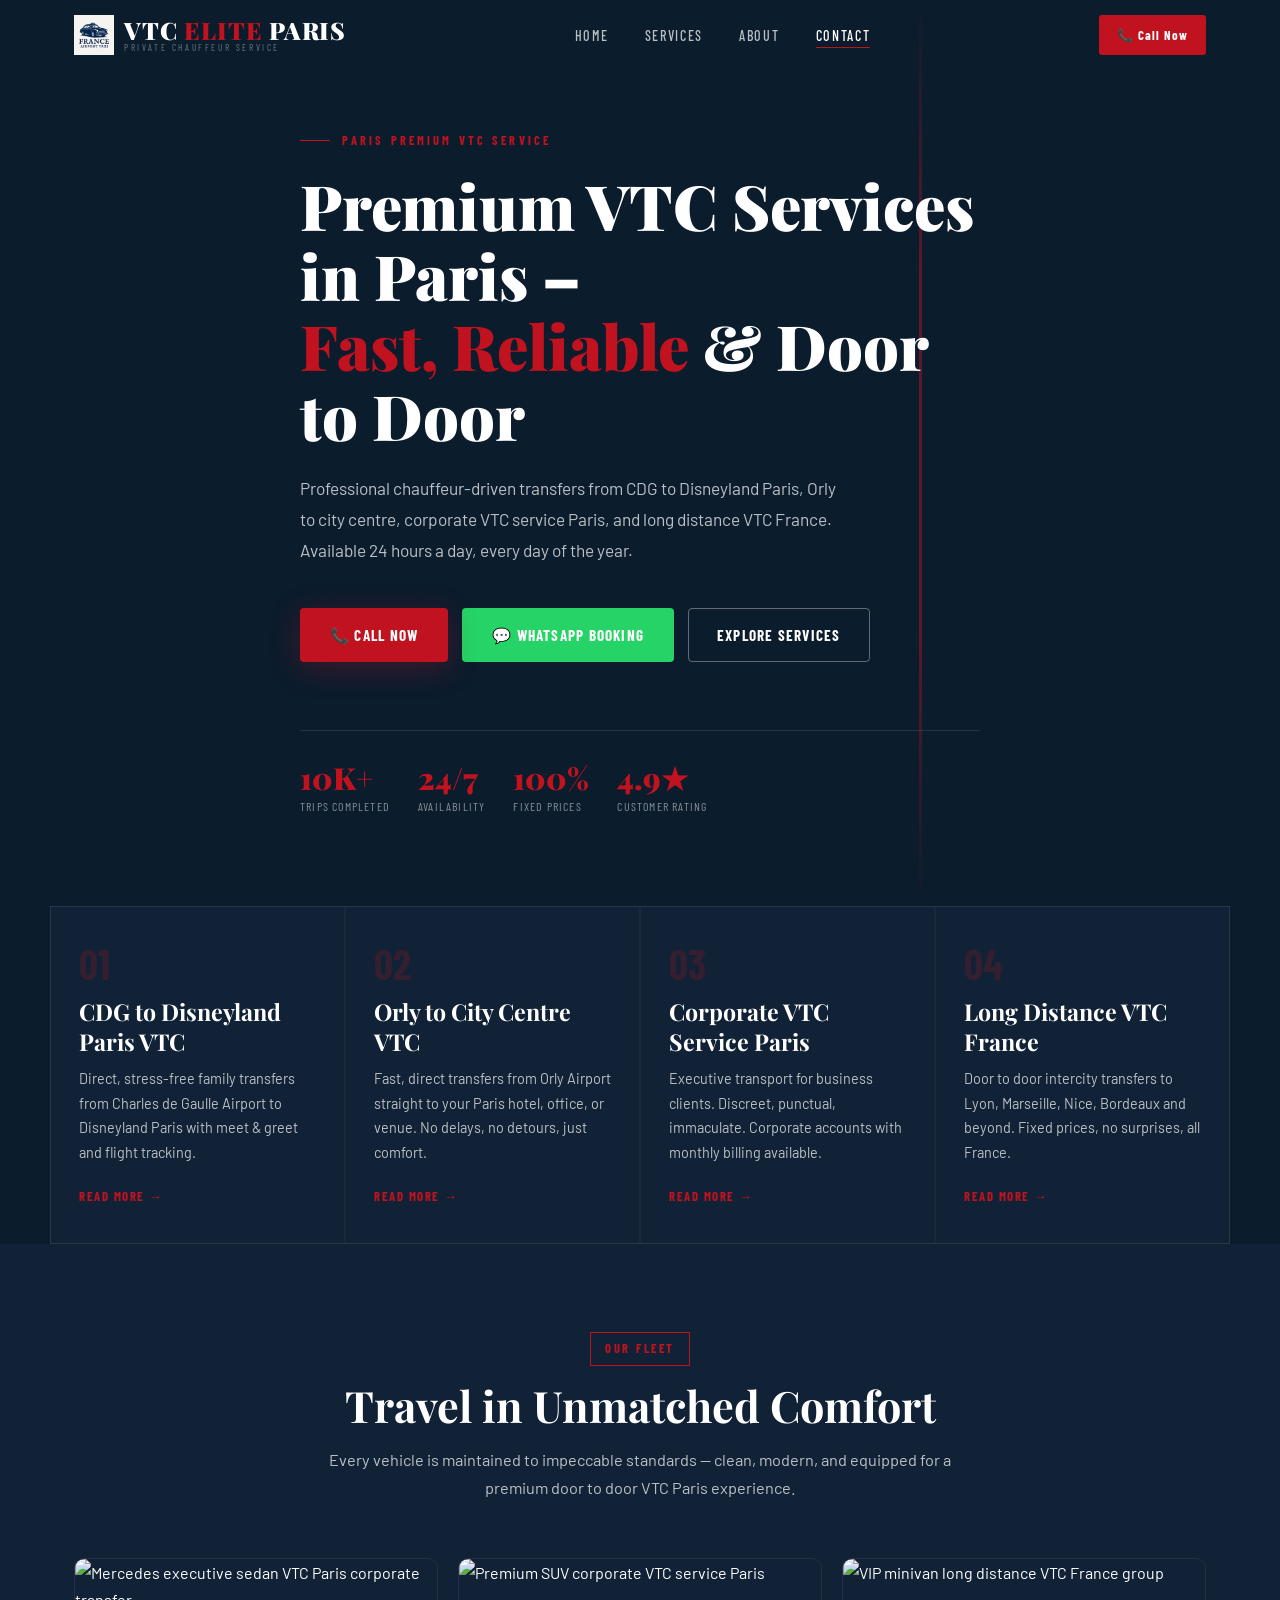
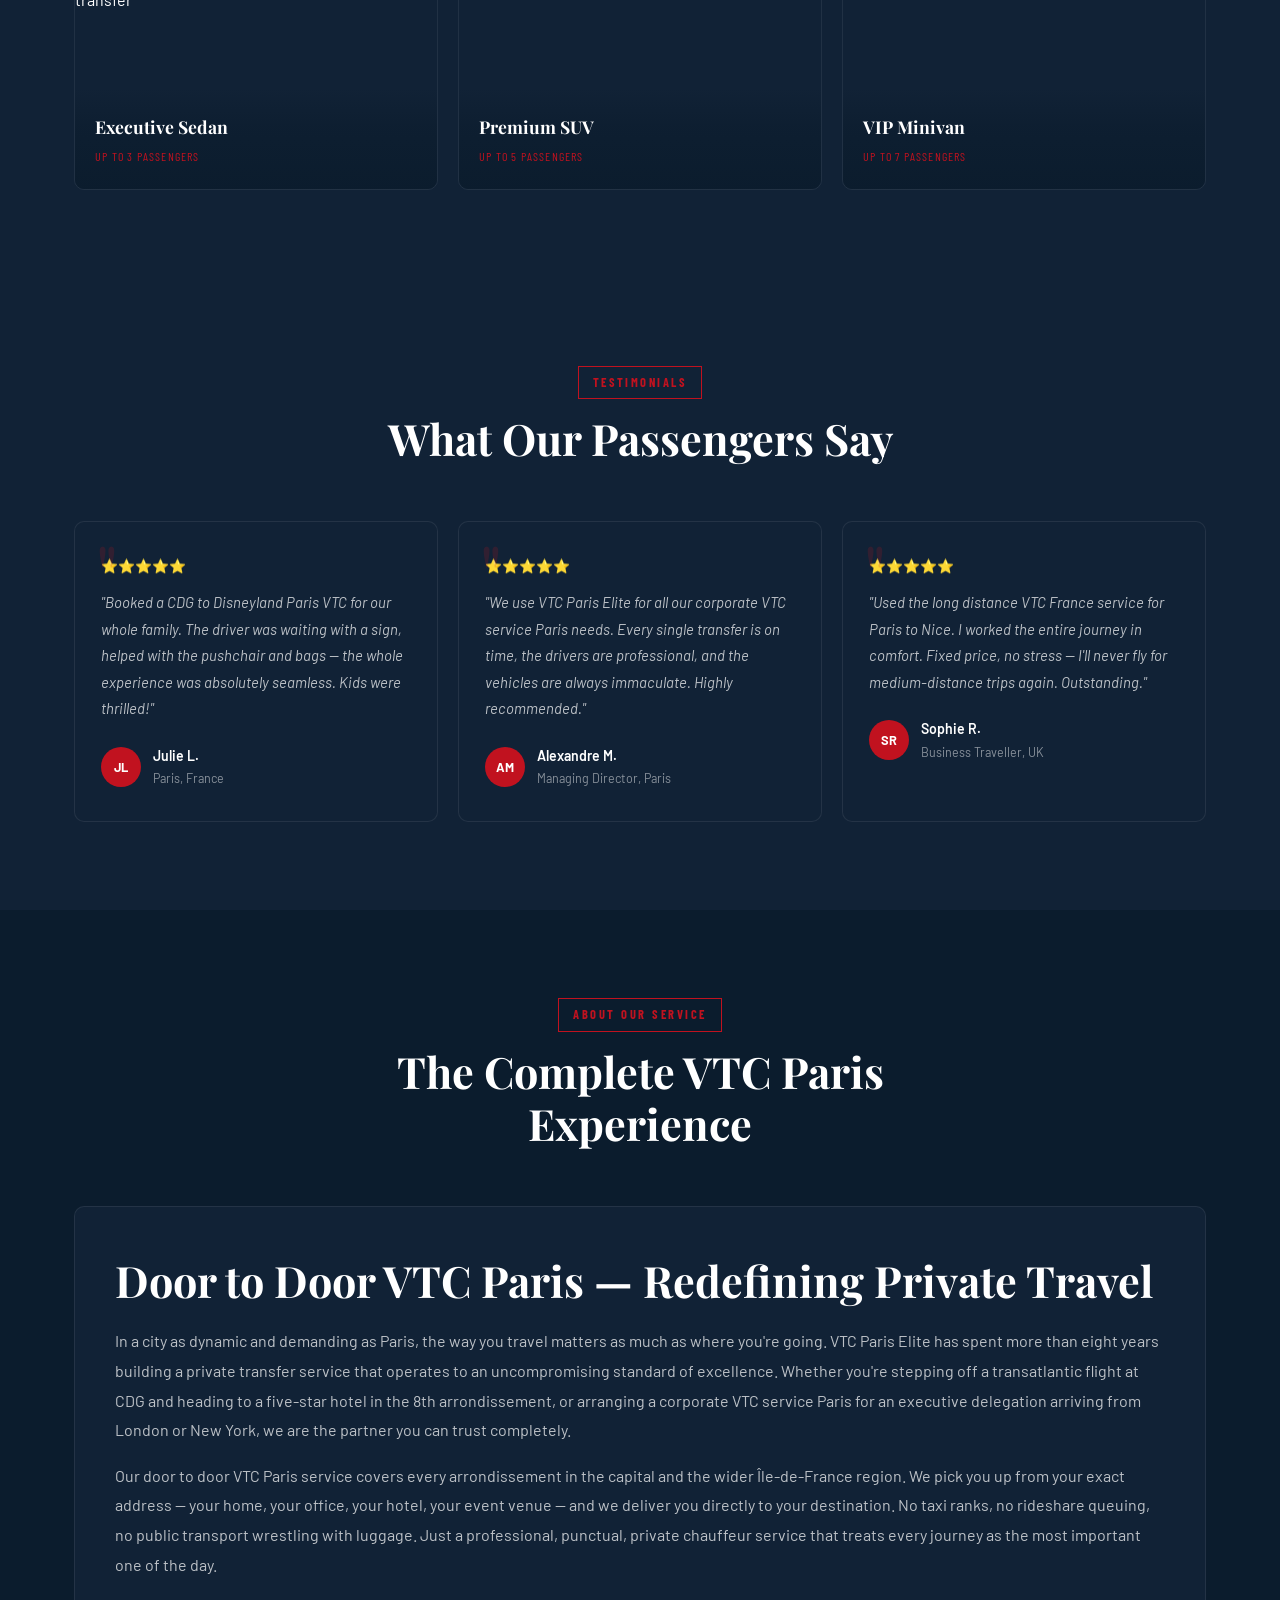
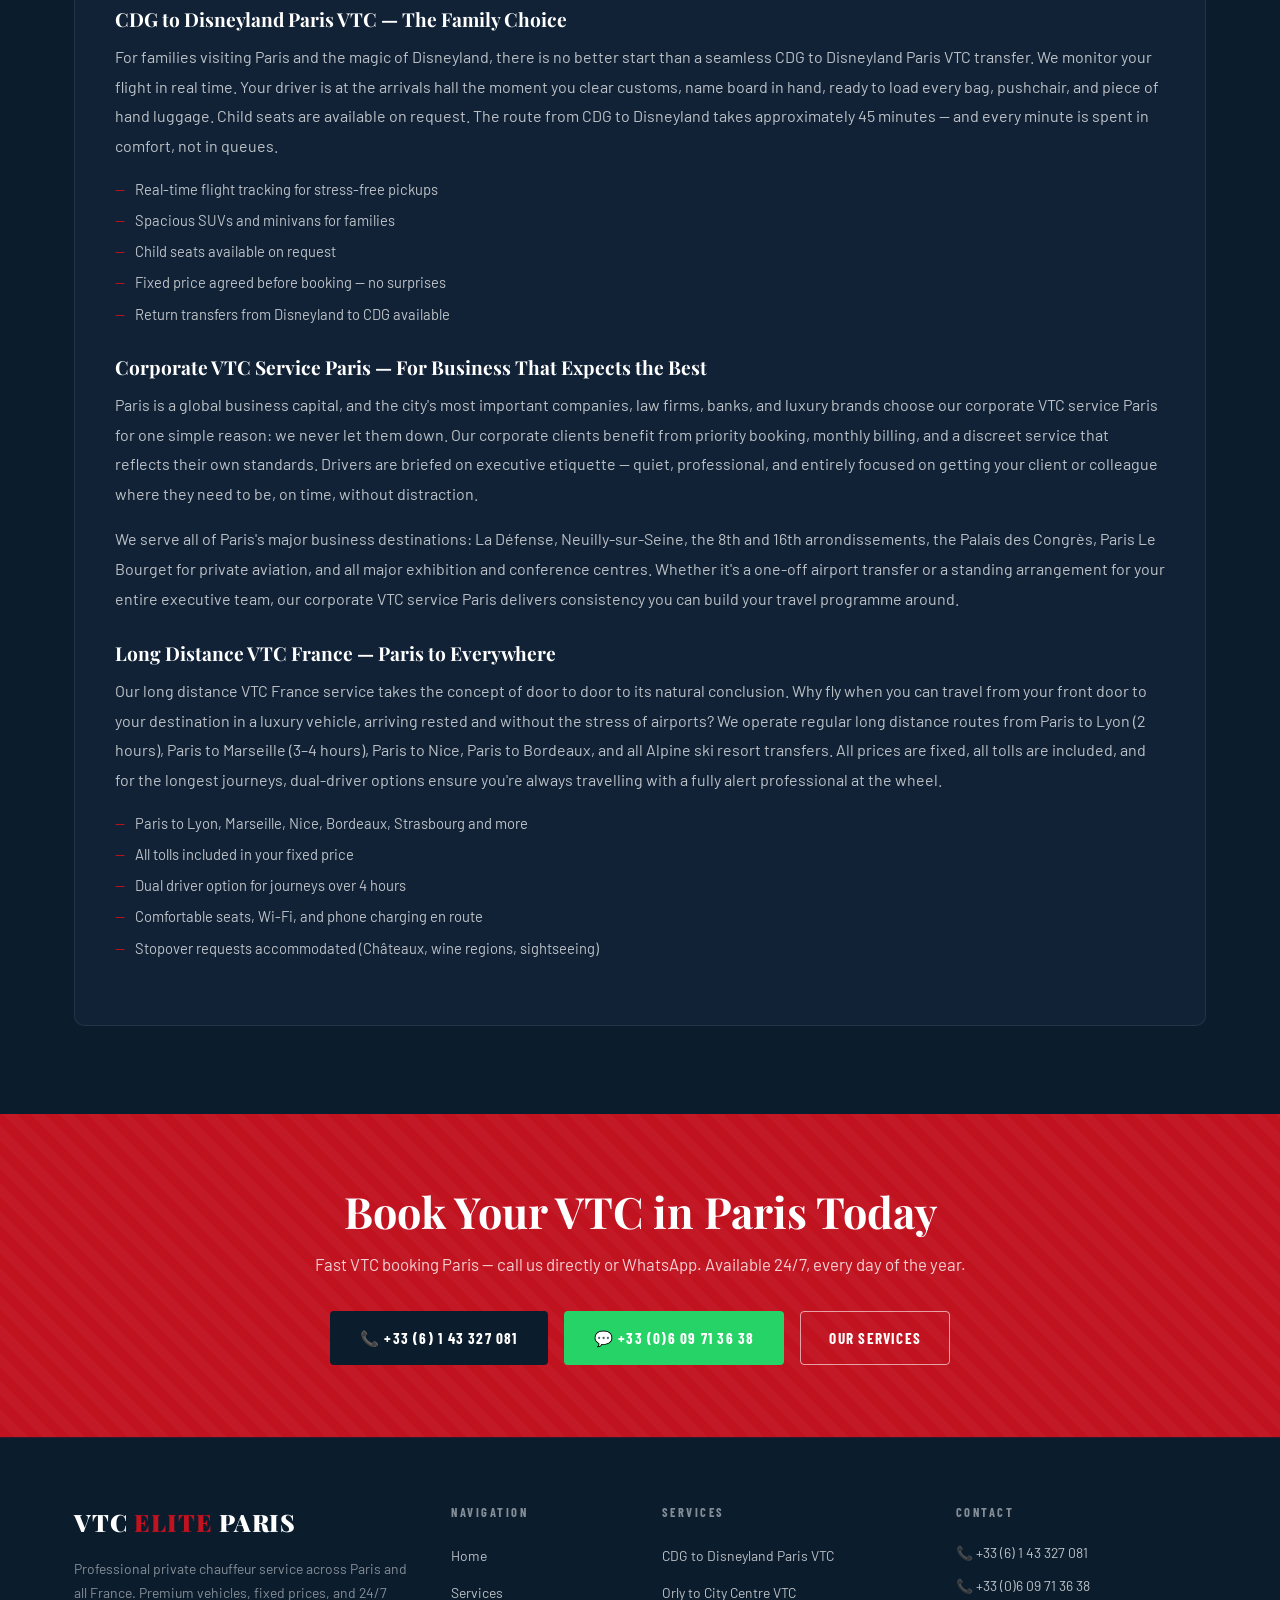
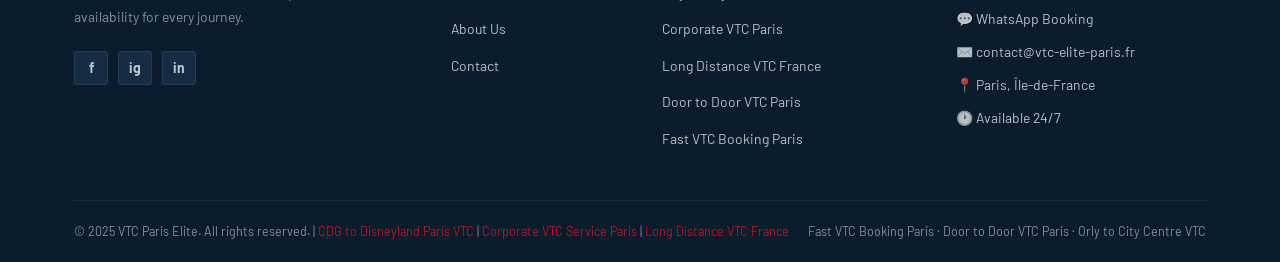
==== commit 00153b7a: "rt" ====
--- a/index.html
+++ b/index.html
@@ -13,12 +13,12 @@
 <meta property="og:title" content="VTC Paris Elite – Premium Door to Door Transfers">
 <meta property="og:description" content="Professional private chauffeur service in Paris. Airport transfers, corporate VTC, long distance France. 24/7 availability.">
 <meta property="og:type" content="website">
-<meta property="og:url" content="https://vtc-elite-paris.fr/">
+<meta property="og:url" content="https://www.franceairporttaxi.com/index.html">
 <meta property="og:image" content="https://images.unsplash.com/photo-1541963463532-d68292c34b19?w=1200&q=80">
 <meta name="twitter:card" content="summary_large_image">
 <meta name="twitter:title" content="VTC Paris Elite – Premium Door to Door Transfers">
 <meta name="twitter:description" content="Book your premium VTC in Paris. Fixed prices, 24/7, all France covered.">
-<link rel="canonical" href="https://vtc-elite-paris.fr/">
+<link rel="canonical" href="https://www.franceairporttaxi.com/index.html">
 <link rel="stylesheet" href="style.css">
 <script type="application/ld+json">
 {
@@ -45,26 +45,23 @@
 <body>
 
 <!-- NAVBAR -->
-<nav class="navbar" id="navbar">
+<nav class="navbar scrolled" id="navbar">
   <div class="nav-container">
-<a href="index.html" class="nav-logo">
-  <img src="logo.jpg" class="logo-img" alt="VTC Elite Paris Logo">
+    <a href="index.html" class="nav-logo">
+ <img src="images/logo_11zon.webp" loading="lazy" width="40px" height="40px">
   <div class="logo-text">
     <span class="logo-main">VTC <span>ELITE</span> PARIS</span>
     <span class="logo-sub-text">Private Chauffeur Service</span>
   </div>
-</a>    <ul class="nav-links" id="navLinks">
-      <li><a href="index.html" class="active">Home</a></li>
+</a>
+    <ul class="nav-links" id="navLinks">
+      <li><a href="index.html">Home</a></li>
       <li><a href="services.html">Services</a></li>
       <li><a href="about.html">About</a></li>
-      <li><a href="contact.html">Contact</a></li>
+      <li><a href="contact.html" class="active">Contact</a></li>
     </ul>
-    <div class="nav-cta">
-      <a href="tel:+33614332708" class="nav-call">📞 Call Now</a>
-    </div>
-    <button class="hamburger" id="hamburger" aria-label="Open menu">
-      <span></span><span></span><span></span>
-    </button>
+    <div class="nav-cta"><a href="tel:+33614332708" class="nav-call">📞 Call Now</a></div>
+    <button class="hamburger" id="hamburger" aria-label="Menu"><span></span><span></span><span></span></button>
   </div>
 </nav>
 
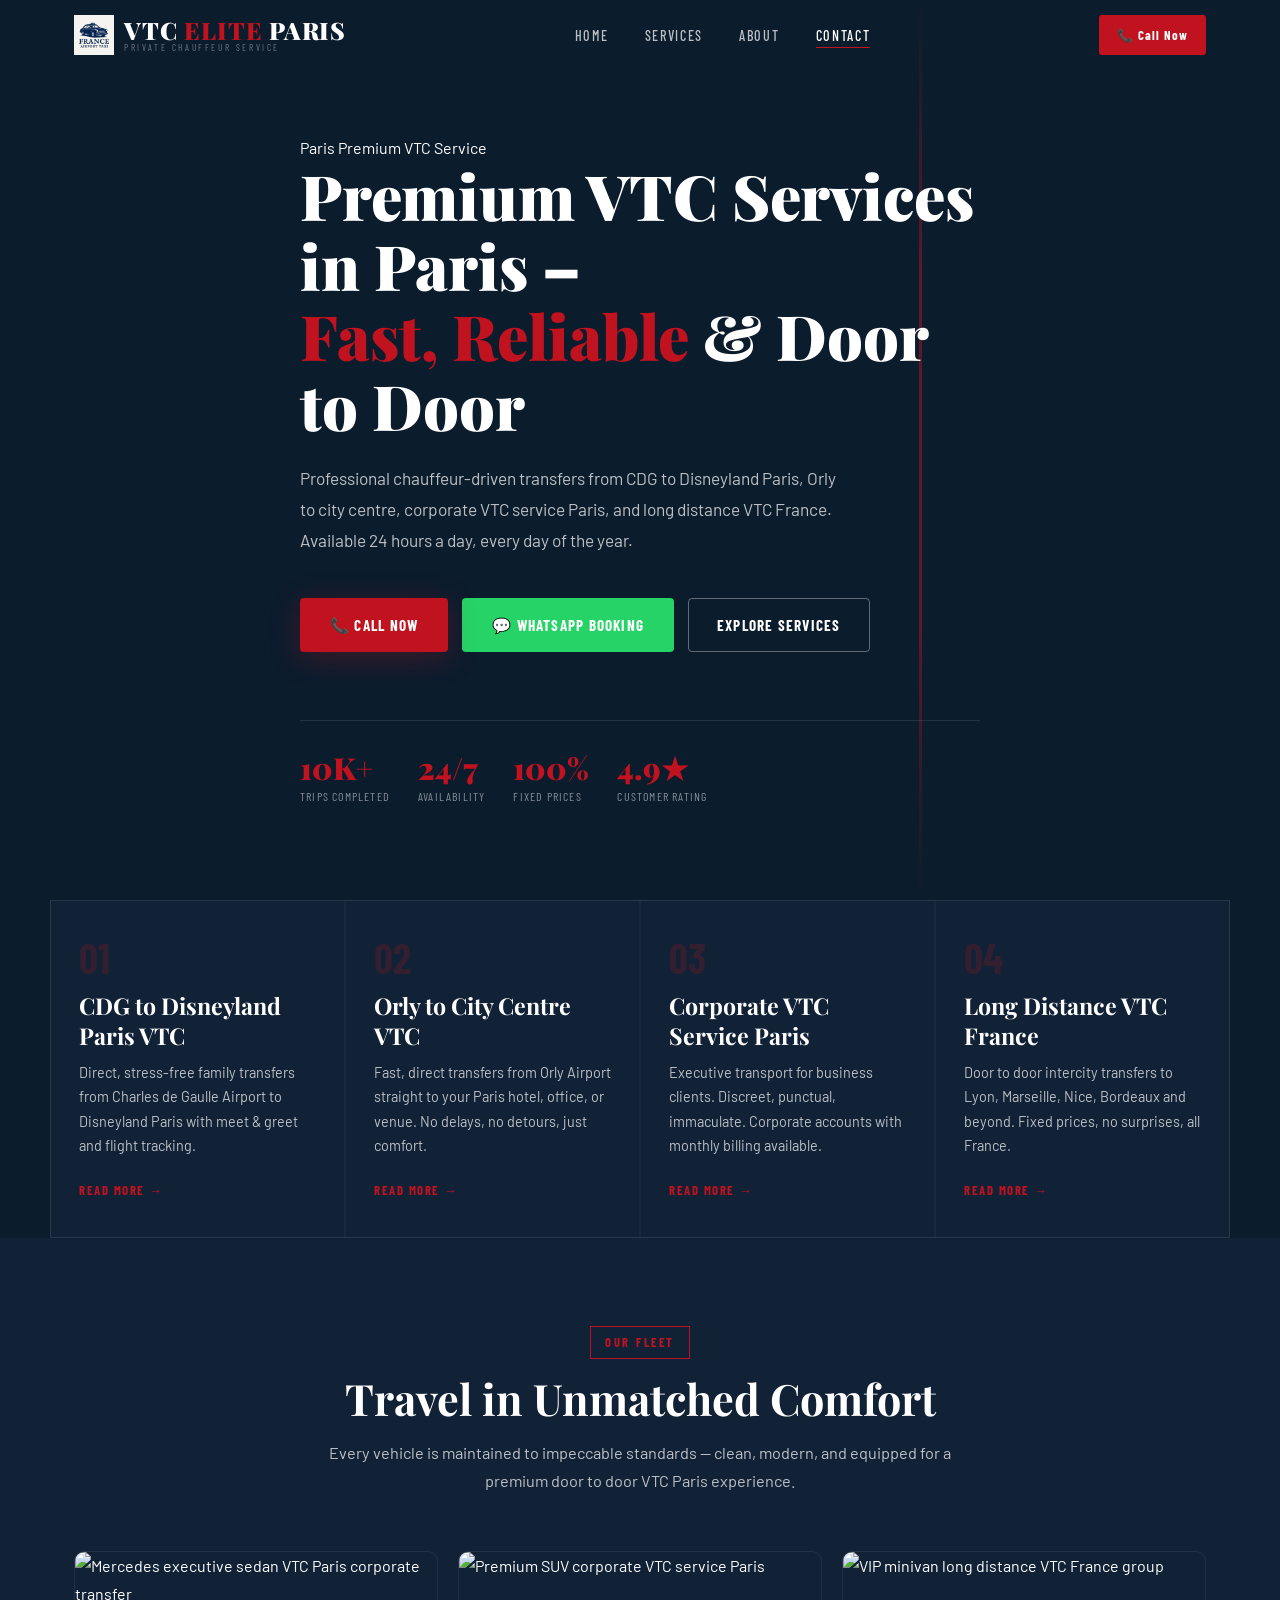
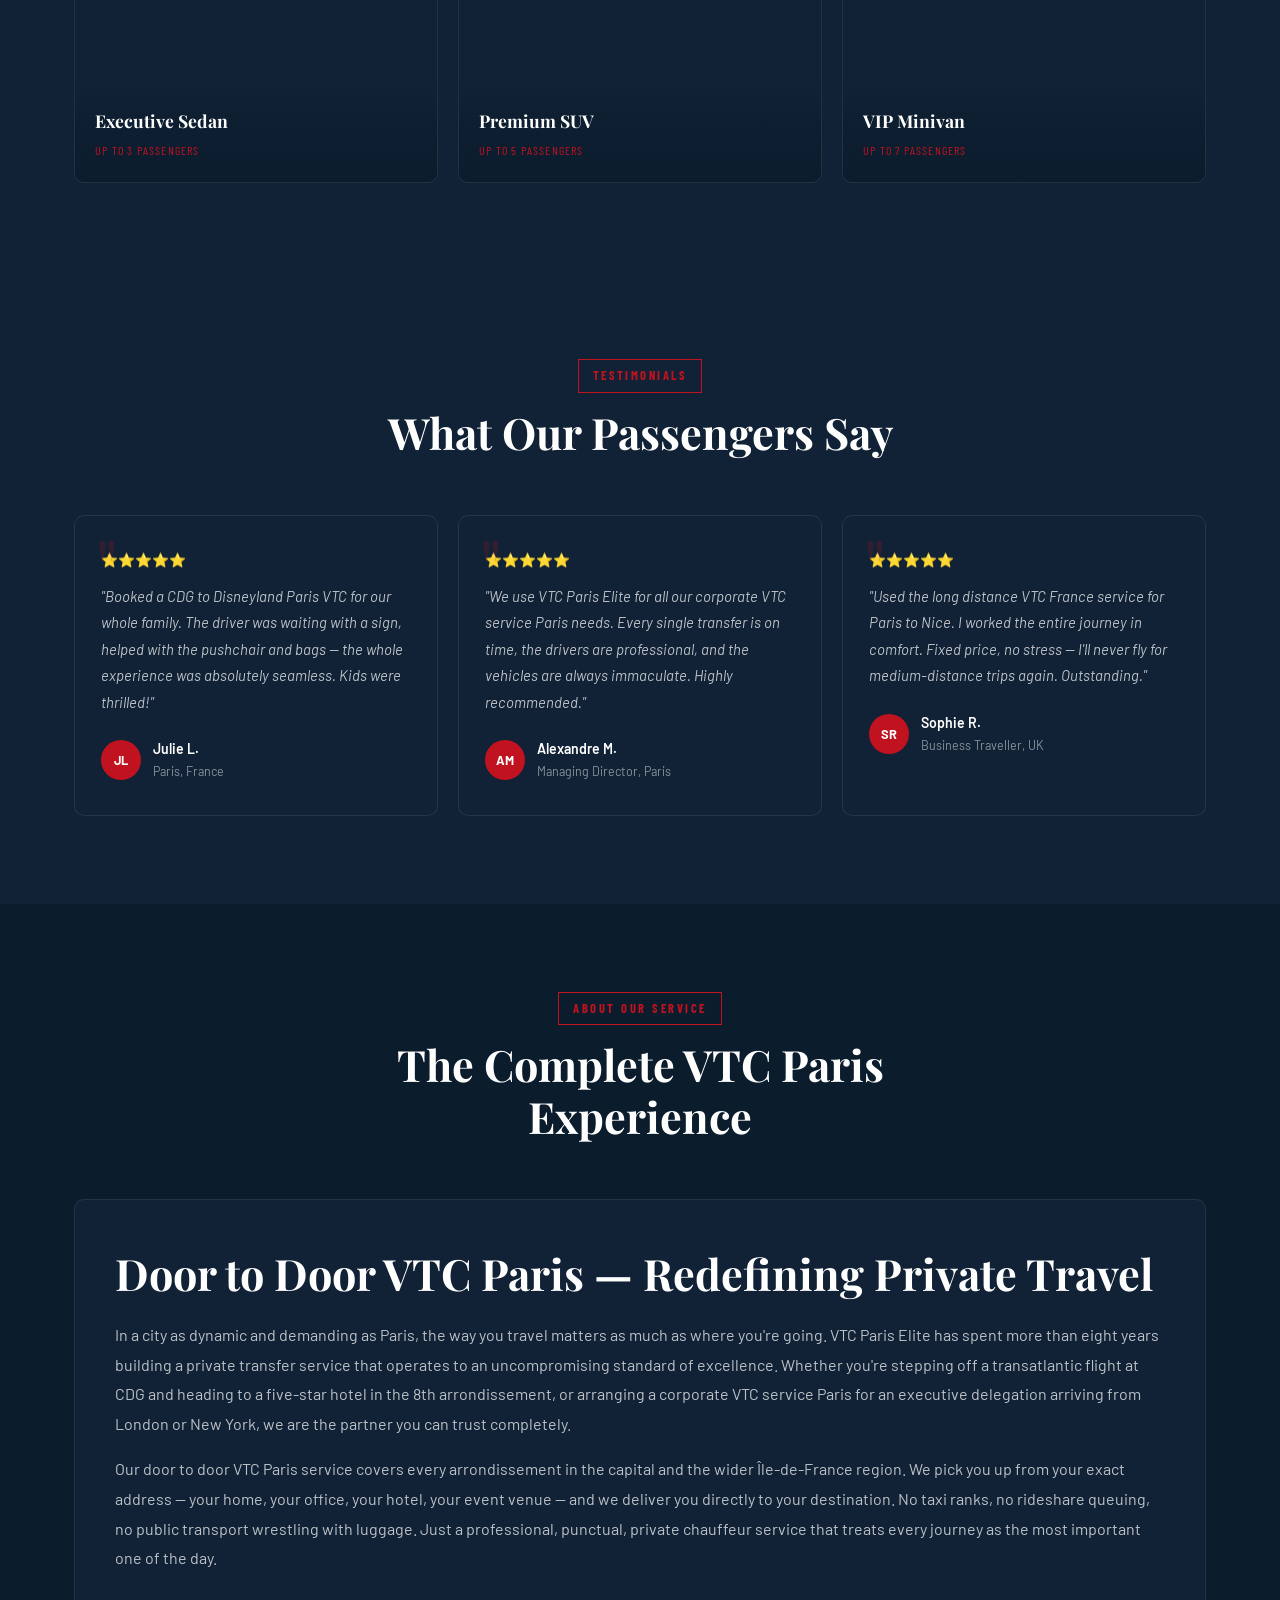
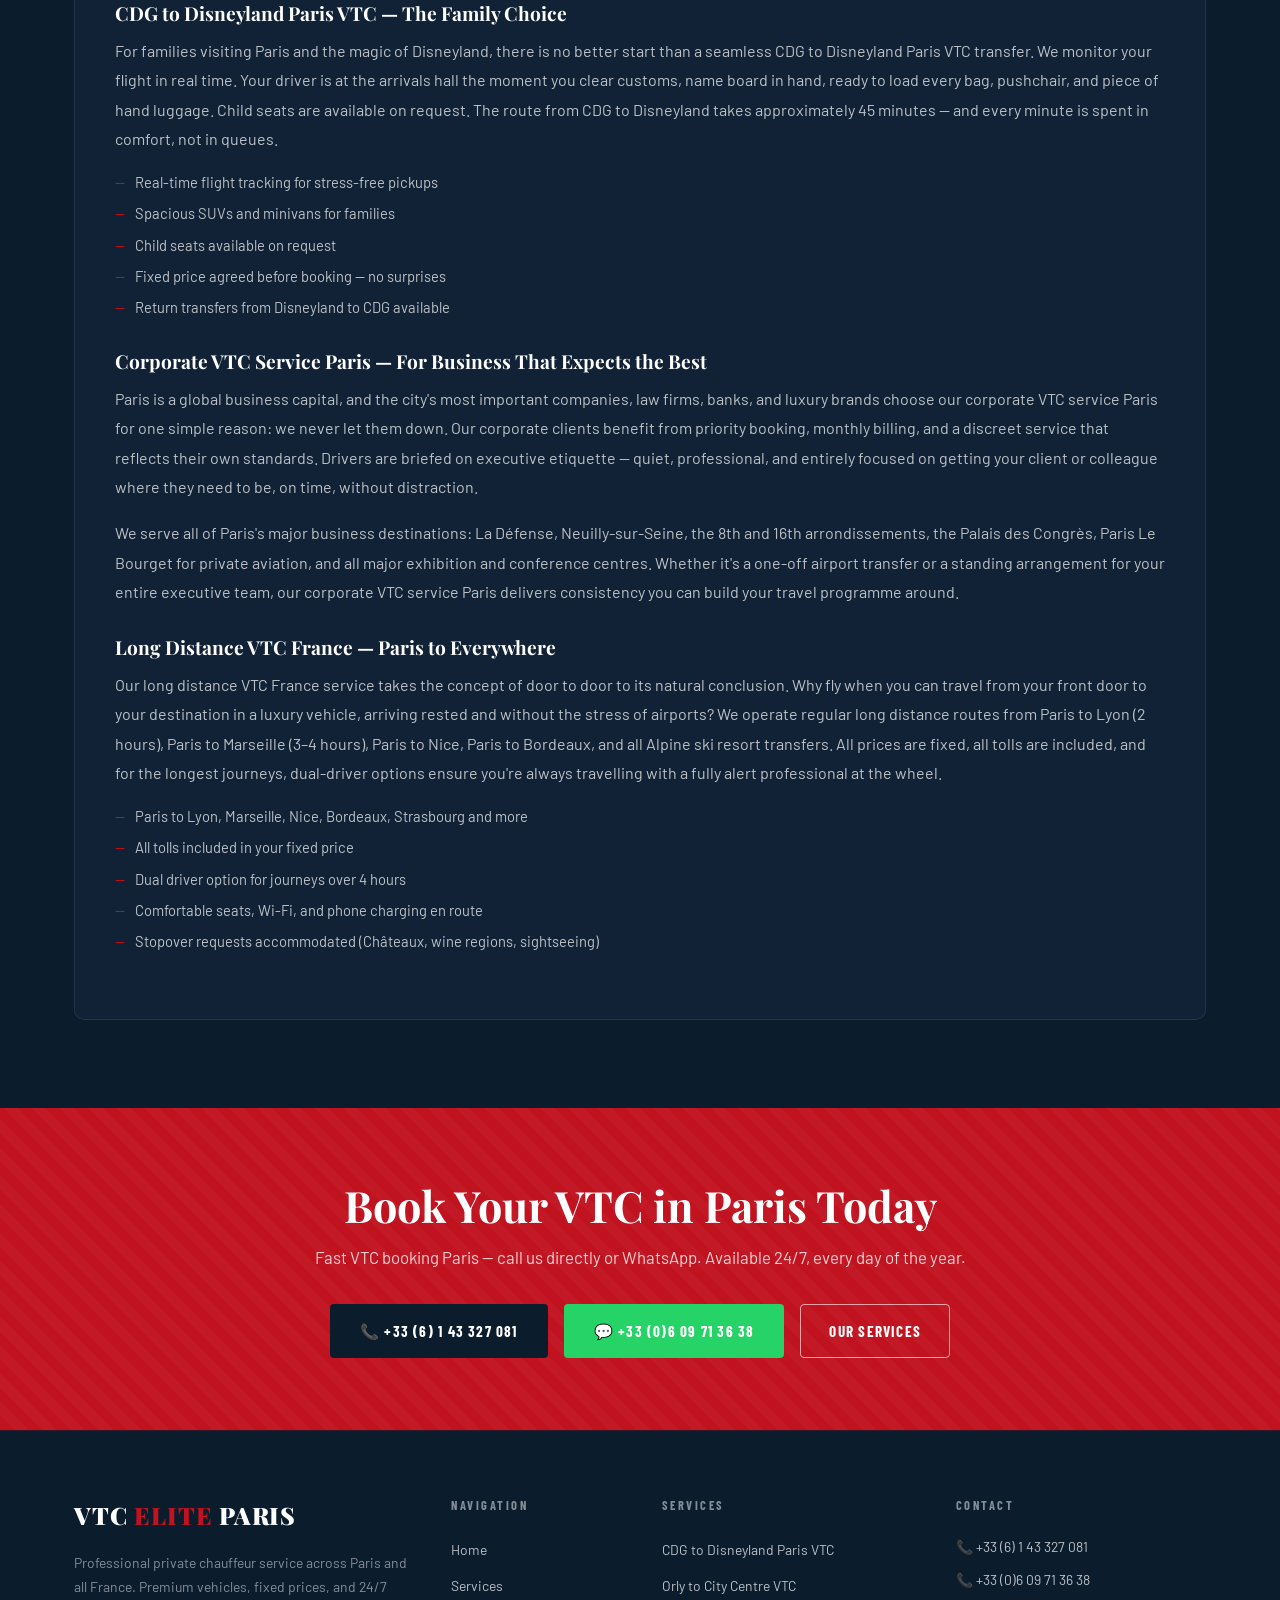
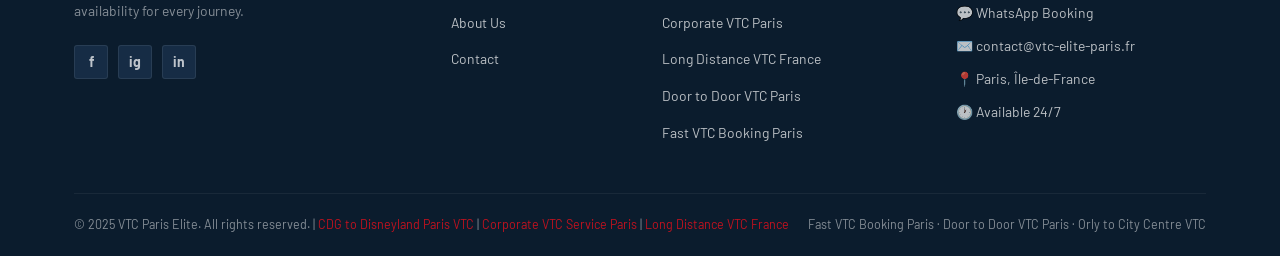
==== commit 2d0141c2: "i" ====
--- a/index.html
+++ b/index.html
@@ -71,7 +71,7 @@
   <div class="hero-overlay"></div>
   <div class="hero-accent"></div>
   <div class="hero-content">
-    <div class="hero-eyebrow">Paris Premium VTC Service</div>
+    <div class="S">Paris Premium VTC Service</div>
     <h1>Premium VTC Services in Paris –<br><em>Fast, Reliable</em> & Door to Door</h1>
     <p class="hero-desc">Professional chauffeur-driven transfers from CDG to Disneyland Paris, Orly to city centre, corporate VTC service Paris, and long distance VTC France. Available 24 hours a day, every day of the year.</p>
     <div class="hero-actions">
--- a/style.css
+++ b/style.css
@@ -45,10 +45,7 @@
 
 .container { max-width: 1180px; margin: 0 auto; padding: 0 24px; }
 .section { padding: 88px 0; }
-.light-section { background: var(--off-white); color: var(--blue-deep); }
-.light-section h2, .light-section h3, .light-section strong { color: var(--blue-deep); }
-.light-section p, .light-section li { color: #3a4a5c; }
-.light-section .section-tag { color: var(--red); border-color: var(--red); }
+
 
 /* TYPOGRAPHY */
 h1 { font-family: var(--font-display); font-size: clamp(2.1rem,5vw,3.9rem); font-weight: 900; line-height: 1.12; }
@@ -366,44 +363,6 @@
 }
 .svc-link:hover { gap: 10px; }
 
-/* WHY CHOOSE US */
-.why-grid {
-  display: grid;
-  grid-template-columns: 1fr 1fr;
-  gap: 64px;
-  align-items: center;
-}
-.why-img-wrap { position: relative; }
-.why-img-wrap img {
-  width: 100%; height: 500px;
-  object-fit: cover;
-  border-radius: var(--radius);
-}
-.why-img-badge {
-  position: absolute;
-  bottom: -20px; right: -20px;
-  background: var(--red);
-  padding: 24px 28px;
-  border-radius: var(--radius);
-  text-align: center;
-  box-shadow: var(--shadow-red);
-}
-.why-img-badge .big { font-family: var(--font-display); font-size: 2.2rem; font-weight: 900; color: var(--white); }
-.why-img-badge .small { font-family: var(--font-condensed); font-size: 0.7rem; letter-spacing: 0.12em; text-transform: uppercase; color: rgba(255,255,255,0.75); }
-.why-text h2 { margin-bottom: 14px; }
-.why-text > p { color: var(--text-dim); margin-bottom: 32px; }
-.why-list { display: flex; flex-direction: column; gap: 18px; margin-bottom: 36px; }
-.why-item {
-  display: flex; gap: 16px; align-items: flex-start;
-  padding: 16px 18px;
-  background: var(--blue-light);
-  border-left: 2px solid var(--red);
-  transition: var(--transition);
-}
-.why-item:hover { background: var(--blue-muted); }
-.why-icon { font-size: 1.4rem; flex-shrink: 0; }
-.why-item strong { display: block; color: var(--white); margin-bottom: 3px; font-size: 0.95rem; }
-.why-item p { color: var(--text-dim); font-size: 0.87rem; margin: 0; line-height: 1.6; }
 
 /* FLEET */
 .fleet-grid {
@@ -625,29 +584,6 @@
 .price-from { font-family: var(--font-condensed); font-size: 0.72rem; letter-spacing: 0.1em; text-transform: uppercase; color: var(--text-faint); }
 .price-amt { font-family: var(--font-display); font-size: 2.2rem; font-weight: 900; color: var(--red); line-height: 1; margin: 4px 0 18px; }
 
-/* BOOKING STEPS */
-.steps-row {
-  display: grid;
-  grid-template-columns: repeat(auto-fit, minmax(200px, 1fr));
-  gap: 32px;
-  counter-reset: steps;
-}
-.step {
-  position: relative;
-  padding-top: 20px;
-}
-.step-circle {
-  width: 52px; height: 52px;
-  background: var(--red);
-  border-radius: 50%;
-  display: flex; align-items: center; justify-content: center;
-  font-family: var(--font-display); font-size: 1.4rem; font-weight: 900;
-  color: var(--white);
-  margin-bottom: 18px;
-  box-shadow: var(--shadow-red);
-}
-.step h3 { margin-bottom: 8px; font-size: 1rem; }
-.step p { color: var(--text-dim); font-size: 0.88rem; }
 
 /* FAQ */
 .faq-wrap { max-width: 780px; margin: 0 auto; }
@@ -715,35 +651,9 @@
 .cnt-num { font-family: var(--font-display); font-size: 2.8rem; font-weight: 900; color: var(--white); display: block; }
 .cnt-lbl { font-family: var(--font-condensed); font-size: 0.75rem; letter-spacing: 0.12em; text-transform: uppercase; color: rgba(255,255,255,0.72); }
 
-.timeline-wrap { max-width: 680px; margin: 0 auto; position: relative; }
-.timeline-wrap::before {
-  content: '';
-  position: absolute; top: 0; bottom: 0;
-  left: 24px; width: 1px;
-  background: linear-gradient(to bottom, var(--red), transparent);
-}
-.tl-item { display: flex; gap: 32px; margin-bottom: 40px; align-items: flex-start; }
-.tl-dot {
-  width: 48px; height: 48px; border-radius: 50%;
-  background: var(--blue-deep);
-  border: 2px solid var(--red);
-  display: flex; align-items: center; justify-content: center;
-  font-family: var(--font-condensed); font-weight: 700; font-size: 0.78rem;
-  color: var(--red); flex-shrink: 0; position: relative; z-index: 1;
-}
-.tl-body h3 { color: var(--white); margin-bottom: 6px; font-size: 1rem; }
-.tl-body p { color: var(--text-dim); font-size: 0.88rem; line-height: 1.7; }
-
-.values-grid { display: grid; grid-template-columns: repeat(auto-fit, minmax(220px,1fr)); gap: 16px; }
-.val-card {
-  background: var(--blue-mid);
-  border: var(--border); border-radius: var(--radius);
-  padding: 28px 22px; transition: var(--transition);
-}
-.val-card:hover { border-color: rgba(193,18,31,0.45); }
-.val-icon { font-size: 1.8rem; margin-bottom: 14px; }
-.val-card h3 { color: var(--white); margin-bottom: 8px; font-size: 1rem; }
-.val-card p { color: var(--text-dim); font-size: 0.87rem; line-height: 1.7; }
+
+
+
 
 /* CONTACT PAGE */
 .contact-hero-cta {
@@ -783,17 +693,7 @@
 .map-wrap { border-radius: var(--radius); overflow: hidden; border: var(--border); }
 .map-wrap iframe { display: block; }
 
-.hours-grid { display: grid; grid-template-columns: repeat(auto-fit, minmax(230px,1fr)); gap: 16px; }
-.hr-card {
-  background: var(--blue-mid);
-  border: var(--border); border-radius: var(--radius);
-  padding: 28px 22px; text-align: center; transition: var(--transition);
-}
-.hr-card:hover { border-color: rgba(193,18,31,0.35); transform: translateY(-3px); }
-.hr-card.featured { border-color: var(--red); background: var(--blue-light); }
-.hr-icon { font-size: 2rem; margin-bottom: 12px; }
-.hr-card h3 { font-size: 1rem; margin-bottom: 8px; }
-.hr-card p { color: var(--text-dim); font-size: 0.87rem; line-height: 1.7; }
+
 
 .emergency-box {
   background: var(--red);
